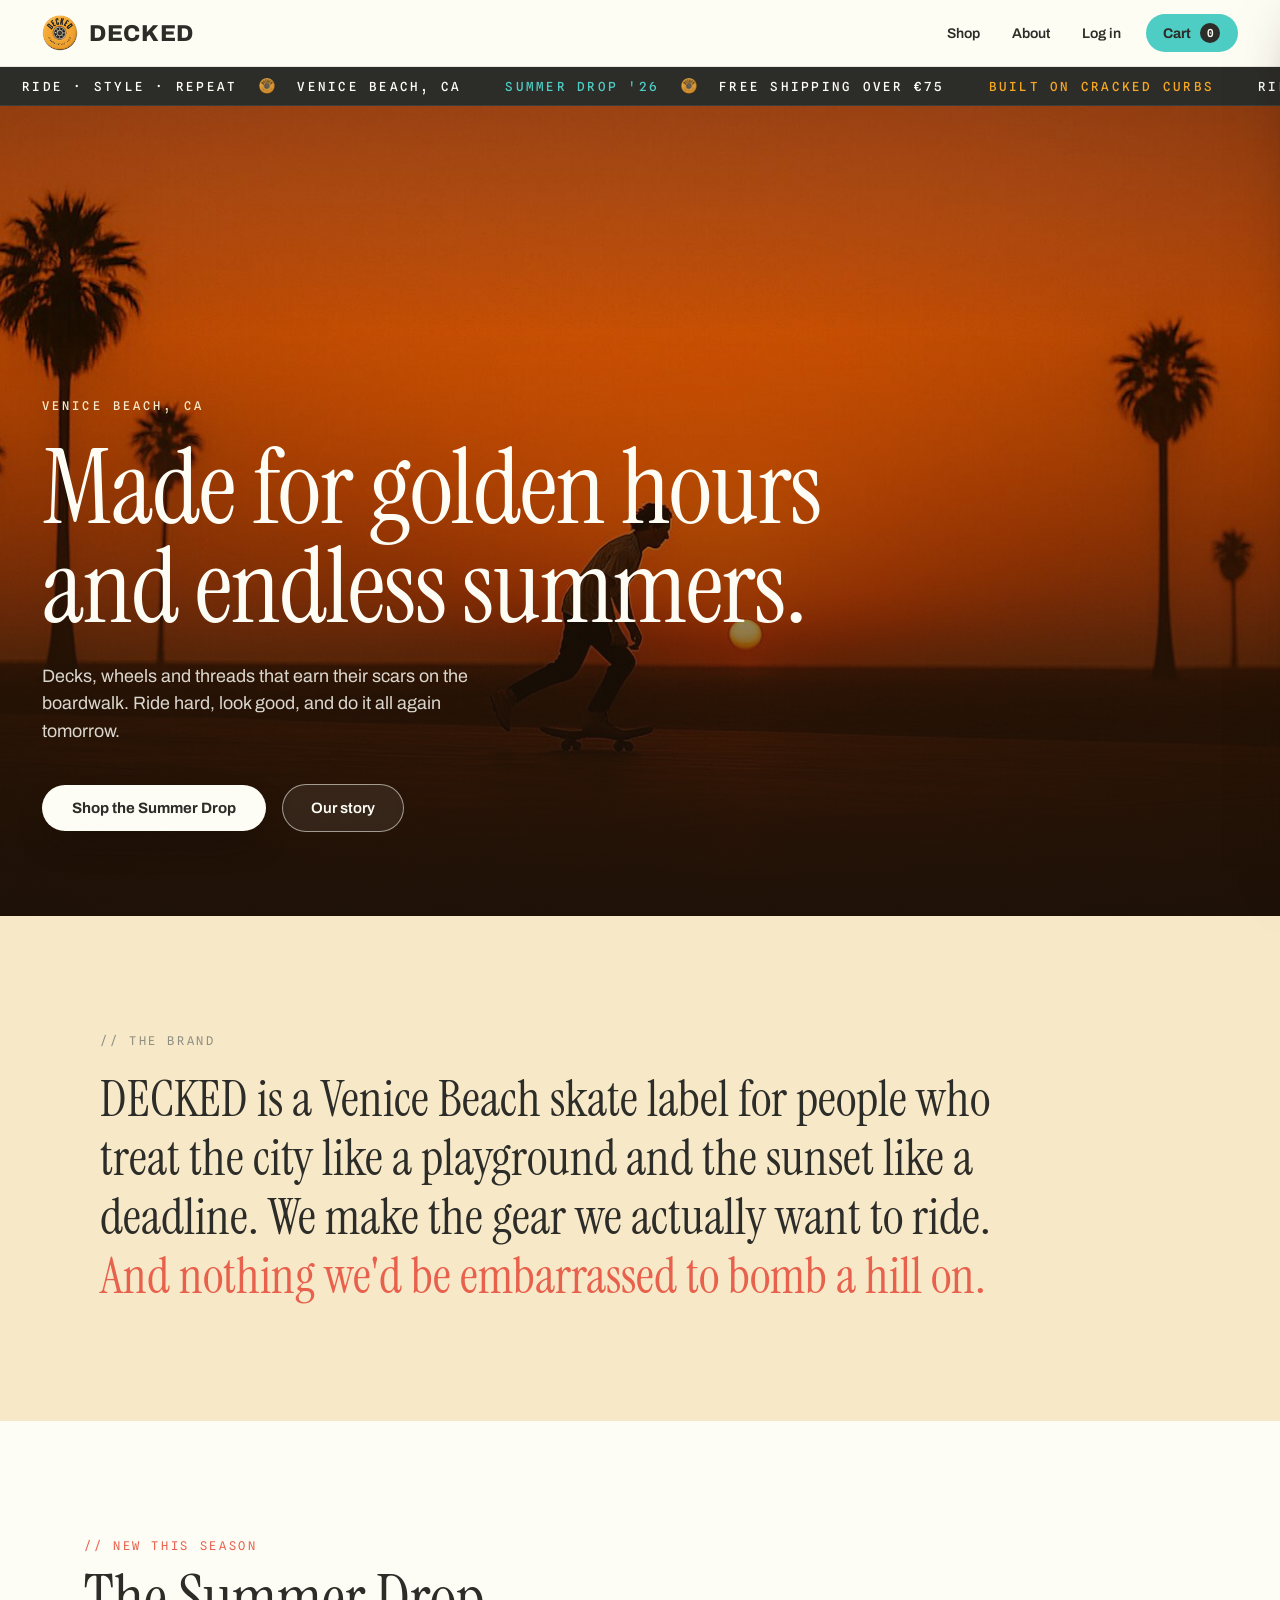
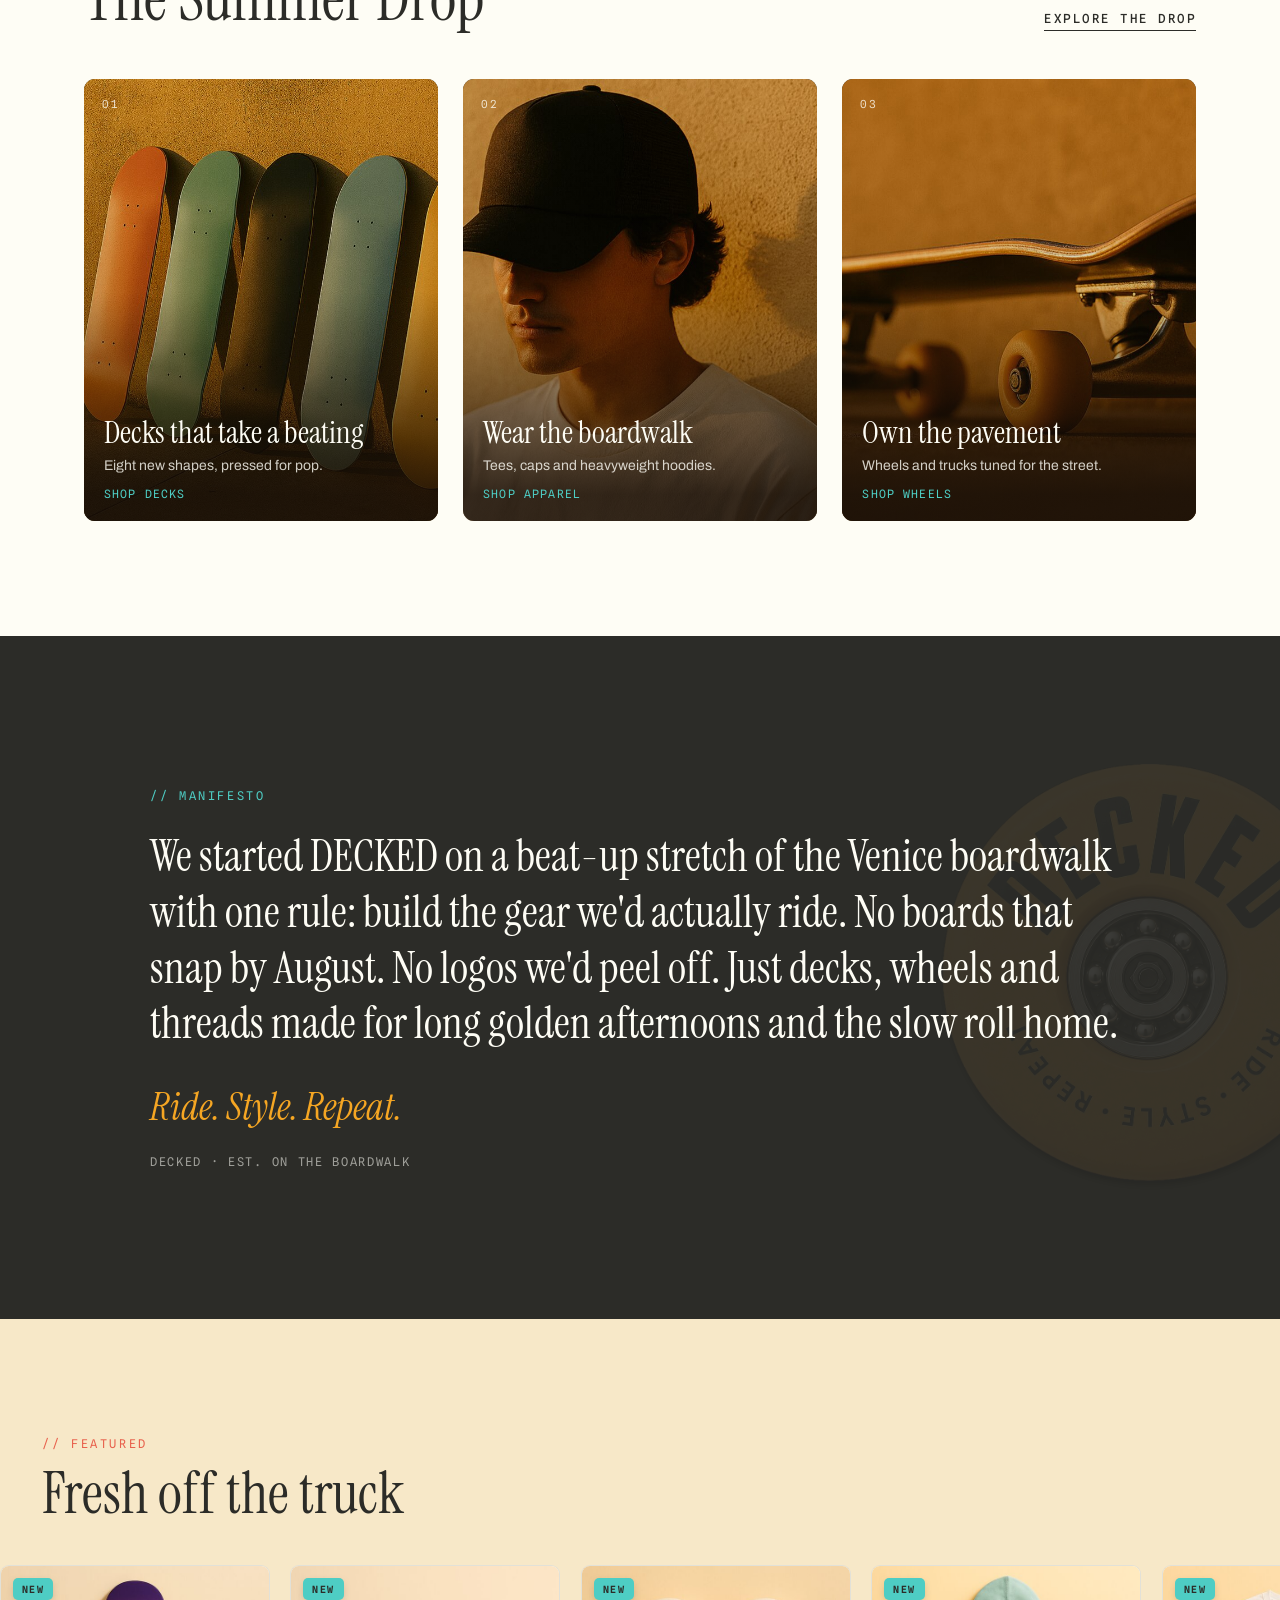
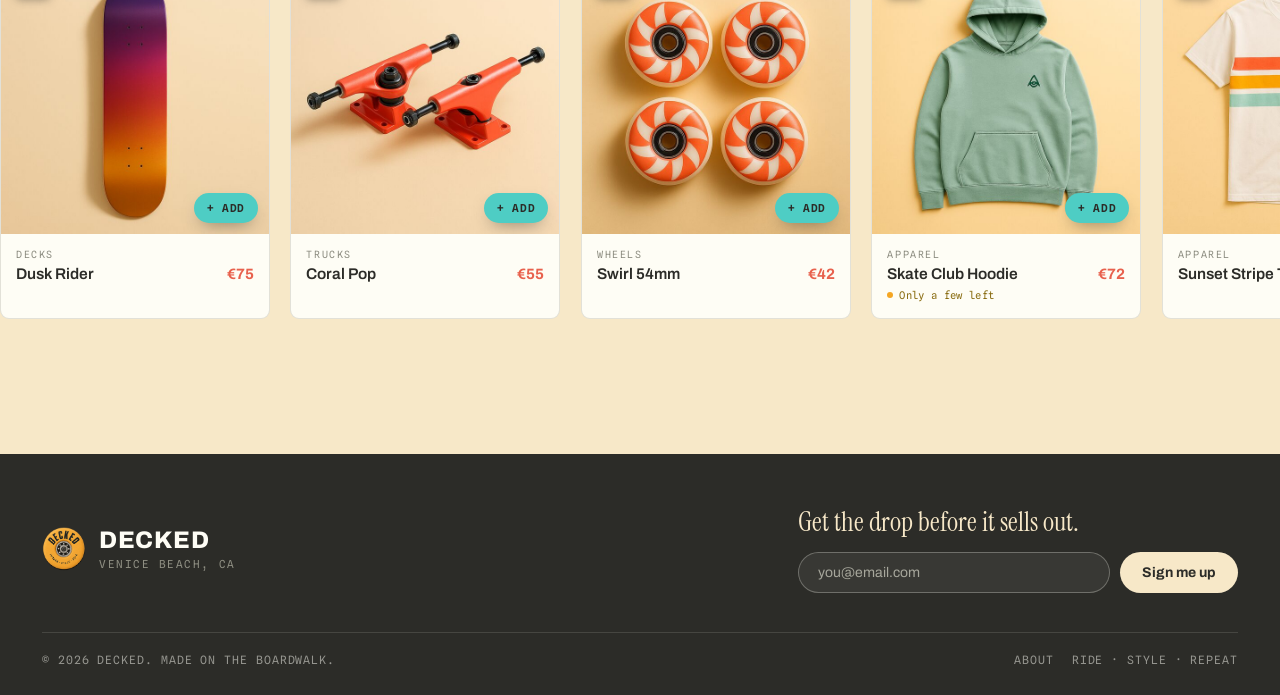
==== index.html @ 47c6812c "Update location and button text for consistency" ====
<!DOCTYPE html>
<html lang="en">
<head>
    <meta charset="UTF-8">
    <meta name="viewport" content="width=device-width, initial-scale=1.0">
    <title>DECKED - Venice Beach Skate Shop</title>
    <link rel="icon" type="image/png" sizes="32x32" href="assets/decked-favicon-32.png">
    <link rel="apple-touch-icon" sizes="180x180" href="assets/decked-favicon-180.png">
    <link rel="stylesheet" href="css/style.css">
</head>
<body>

    <!-- Navbar -->
    <header class="navbar">
        <nav class="navbar-inner">
            <a href="index.html" class="navbar-logo" aria-label="DECKED home">
                <img src="assets/decked-wheel.png" alt="">
                <span>DECKED</span>
            </a>
            <div class="navbar-desktop">
                <a href="shop.html" class="navbar-link">Shop</a>
                <a href="about.html" class="navbar-link">About</a>
                <a href="login.html" class="navbar-link js-guest-only">Log in</a>
                <a href="account.html" class="navbar-link navbar-user-link js-auth-only" style="display:none;">
                    <span class="navbar-user-dot"></span>
                    <span class="js-user-name">Account</span>
                </a>
                <button type="button" class="navbar-cart js-open-cart">Cart <span class="navbar-cart-count js-cart-count">0</span></button>
            </div>
            <div class="navbar-mobile">
                <button type="button" class="navbar-cart--mobile js-open-cart">Cart <span class="navbar-cart-count js-cart-count">0</span></button>
                <button type="button" class="navbar-hamburger" id="menuToggle" aria-label="Menu">&equiv;</button>
            </div>
        </nav>
    </header>

    <!-- Mobile menu -->
    <div class="mobile-menu" id="mobileMenu" style="display:none;">
        <a href="shop.html" class="mobile-menu-link">Shop</a>
        <a href="about.html" class="mobile-menu-link">About</a>
        <a href="login.html" class="mobile-menu-link js-guest-only">Log in</a>
        <a href="account.html" class="mobile-menu-link js-auth-only" style="display:none;">Account</a>
        <button type="button" class="mobile-menu-link mobile-menu-link--muted js-logout js-auth-only" style="display:none;">Log out</button>
        <div class="mobile-menu-footer">Venice Beach, CA &middot; Ride. Style. Repeat.</div>
    </div>

    <main>
        <!-- Marquee -->
        <div class="marquee">
            <div class="marquee-track">
                <div class="marquee-content">
                    <span>Ride &middot; Style &middot; Repeat</span>
                    <img src="assets/decked-wheel.png" alt="" class="marquee-wheel">
                    <span>Venice Beach, CA</span>
                    <span class="marquee-accent-teal">Summer Drop '26</span>
                    <img src="assets/decked-wheel.png" alt="" class="marquee-wheel">
                    <span>Free shipping over &euro;75</span>
                    <span class="marquee-accent-gold">Built on cracked curbs</span>
                </div>
                <div class="marquee-content" aria-hidden="true">
                    <span>Ride &middot; Style &middot; Repeat</span>
                    <img src="assets/decked-wheel.png" alt="" class="marquee-wheel">
                    <span>Venice Beach, CA</span>
                    <span class="marquee-accent-teal">Summer Drop '26</span>
                    <img src="assets/decked-wheel.png" alt="" class="marquee-wheel">
                    <span>Free shipping over &euro;75</span>
                    <span class="marquee-accent-gold">Built on cracked curbs</span>
                </div>
            </div>
        </div>

        <!-- Hero -->
        <section class="hero">
            <img src="images/lifestyle/lifestyle-homepage-hero.jpg" alt="Two skaters watching the sunset over Venice Beach" class="hero-img">
            <div class="hero-overlay"></div>
            <div class="hero-content">
                <div class="hero-inner" data-reveal>
                    <div class="hero-location">
                        <span class="mono-label">Venice Beach, CA</span>
                    </div>
                    <h1>Made for golden hours<br>and endless summers.</h1>
                    <p class="hero-sub">Decks, wheels and threads that earn their scars on the boardwalk. Ride hard, look good, and do it all again tomorrow.</p>
                    <div class="hero-actions">
                        <a href="shop.html" class="btn-hero-primary">Shop the Summer Drop</a>
                        <a href="about.html" class="btn-hero-ghost">Our story</a>
                    </div>
                </div>
            </div>
        </section>

        <!-- Brand intro -->
        <section class="brand-intro">
            <div class="brand-intro-inner" data-reveal>
                <span class="section-label section-label--muted">// The brand</span>
                <p>DECKED is a Venice Beach skate label for people who treat the city like a playground and the sunset like a deadline. We make the gear we actually want to ride. <span class="accent-coral">And nothing we'd be embarrassed to bomb a hill on.</span></p>
            </div>
        </section>

        <!-- Summer drop -->
        <section class="summer-drop">
            <div class="section-wrap">
                <div class="summer-drop-header" data-reveal>
                    <div>
                        <span class="section-label section-label--red">// New this season</span>
                        <h2>The Summer Drop</h2>
                    </div>
                    <a href="shop.html" class="btn-mono-underline">Explore the Drop</a>
                </div>
                <div class="drop-grid">
                    <a href="shop.html?cat=Decks" class="drop-card" data-reveal>
                        <img src="images/lifestyle/lifestyle-decks-banner.jpg" alt="Decks that take a beating" loading="lazy">
                        <span class="drop-card-overlay"></span>
                        <span class="drop-card-index">01</span>
                        <span class="drop-card-text">
                            <span class="drop-card-title">Decks that take a beating</span>
                            <span class="drop-card-sub">Eight new shapes, pressed for pop.</span>
                            <span class="drop-card-cta">Shop decks</span>
                        </span>
                    </a>
                    <a href="shop.html?cat=Apparel" class="drop-card" data-reveal>
                        <img src="images/lifestyle/lifestyle-apparel-banner.jpg" alt="Wear the boardwalk" loading="lazy">
                        <span class="drop-card-overlay"></span>
                        <span class="drop-card-index">02</span>
                        <span class="drop-card-text">
                            <span class="drop-card-title">Wear the boardwalk</span>
                            <span class="drop-card-sub">Tees, caps and heavyweight hoodies.</span>
                            <span class="drop-card-cta">Shop apparel</span>
                        </span>
                    </a>
                    <a href="shop.html?cat=Wheels" class="drop-card" data-reveal>
                        <img src="images/lifestyle/lifestyle-wheels-trucks-banner.jpg" alt="Own the pavement" loading="lazy">
                        <span class="drop-card-overlay"></span>
                        <span class="drop-card-index">03</span>
                        <span class="drop-card-text">
                            <span class="drop-card-title">Own the pavement</span>
                            <span class="drop-card-sub">Wheels and trucks tuned for the street.</span>
                            <span class="drop-card-cta">Shop wheels</span>
                        </span>
                    </a>
                </div>
            </div>
        </section>

        <!-- Manifesto -->
        <section class="manifesto">
            <img src="assets/decked-wheel.png" alt="" aria-hidden="true" class="manifesto-wheel">
            <div class="manifesto-inner" data-reveal>
                <span class="section-label section-label--teal">// Manifesto</span>
                <p class="manifesto-text">We started DECKED on a beat-up stretch of the Venice boardwalk with one rule: build the gear we'd actually ride. No boards that snap by August. No logos we'd peel off. Just decks, wheels and threads made for long golden afternoons and the slow roll home.</p>
                <p class="manifesto-tagline">Ride. Style. Repeat.</p>
                <div class="manifesto-byline">DECKED &middot; est. on the boardwalk</div>
            </div>
        </section>

        <!-- Featured products -->
        <section class="featured">
            <div class="featured-header" data-reveal>
                <div>
                    <span class="section-label section-label--red">// Featured</span>
                    <h2>Fresh off the truck</h2>
                </div>
            </div>
            <div class="featured-scroll" id="featuredScroll"></div>
        </section>
    </main>

    <!-- Footer -->
    <footer class="site-footer">
        <div class="footer-inner">
            <div class="footer-brand">
                <img src="assets/decked-wheel.png" alt="" class="footer-wheel">
                <div>
                    <div class="footer-brand-name">DECKED</div>
                    <div class="footer-brand-location">Venice Beach, CA</div>
                </div>
            </div>
            <div class="footer-newsletter">
                <div class="footer-newsletter-heading">Get the drop before it sells out.</div>
                <form class="footer-newsletter-form" id="newsletterForm">
                    <input type="email" required placeholder="you@email.com" class="footer-newsletter-input">
                    <button type="submit" class="footer-newsletter-btn">Sign me up</button>
                </form>
                <div class="footer-newsletter-done" id="newsletterDone" style="display:none;">You're on the list. See you on the boardwalk.</div>
            </div>
        </div>
        <div class="footer-bottom">
            <span>&copy; 2026 DECKED. Made on the boardwalk.</span>
            <div class="footer-bottom-links">
                <a href="about.html" class="footer-bottom-link">About</a>
                <span>Ride &middot; Style &middot; Repeat</span>
            </div>
        </div>
    </footer>

    <!-- Cart backdrop -->
    <div class="cart-backdrop" id="cartBackdrop" style="display:none;"></div>

    <!-- Cart drawer -->
    <aside class="cart-drawer" id="cartDrawer">
        <div class="cart-drawer-header">
            <span class="cart-drawer-title">Your cart</span>
            <button type="button" class="cart-drawer-close js-close-cart" aria-label="Close cart">&times;</button>
        </div>
        <div class="cart-drawer-items" id="cartDrawerItems"></div>
        <div class="cart-drawer-footer" id="cartDrawerFooter" style="display:none;">
            <div class="cart-drawer-subtotal">
                <span class="cart-drawer-subtotal-label">Subtotal</span>
                <span class="cart-drawer-subtotal-value" id="cartSubtotalValue">&euro;0</span>
            </div>
            <p class="cart-drawer-shipping">Shipping and taxes calculated at checkout.</p>
            <a href="checkout.html" class="cart-drawer-checkout">Checkout</a>
        </div>
        <div class="cart-drawer-empty" id="cartDrawerEmpty">
            <img src="assets/decked-wheel.png" alt="">
            <div>
                <div class="cart-drawer-empty-title">Your cart's empty.</div>
                <div class="cart-drawer-empty-sub">Go get decked.</div>
            </div>
            <a href="shop.html" class="btn-primary" style="font-size:14px;padding:13px 26px;">Start shopping</a>
        </div>
    </aside>

    <script src="js/products.js"></script>
    <script src="js/store.js"></script>
    <script src="js/app.js"></script>
    <script>
        /* Render featured products */
        document.addEventListener('DOMContentLoaded', function () {
            var scroll = document.getElementById('featuredScroll');
            FEATURED_IDS.forEach(function (id) {
                var product = findProduct(id);
                if (!product) return;
                var wrapper = document.createElement('div');
                wrapper.className = 'featured-scroll-item';
                wrapper.appendChild(buildProductCard(product));
                scroll.appendChild(wrapper);
            });
        });
    </script>
</body>
</html>
---- css/style.css ----
/* ============================================
   DECKED - Venice Beach Skate Shop
   Ride. Style. Repeat.
   ============================================ */

/* ---------- Fonts ---------- */
@import url('https://fonts.googleapis.com/css2?family=Archivo:wght@400;500;600;700;800;900&family=Instrument+Serif:ital@0;1&family=Spline+Sans+Mono:wght@400;500;600&display=swap');

/* ---------- Reset ---------- */
*,
*::before,
*::after {
    margin: 0;
    padding: 0;
    box-sizing: border-box;
}

/* ---------- Base ---------- */
html {
    -webkit-font-smoothing: antialiased;
    text-rendering: optimizeLegibility;
}

body {
    min-height: 100vh;
    overflow-x: hidden;
    font-family: 'Archivo', system-ui, sans-serif;
    background: #FEFDF5;
    color: #2C2C28;
    display: flex;
    flex-direction: column;
}

::selection {
    background: #4ECDC4;
    color: #2C2C28;
}

input::placeholder {
    color: #a7a79c;
}

img {
    display: block;
    max-width: 100%;
}

button {
    font-family: inherit;
    cursor: pointer;
}

a {
    color: inherit;
    text-decoration: none;
}

/* ---------- Keyframes ---------- */
@keyframes marqueeScroll {
    from { transform: translateX(0); }
    to { transform: translateX(-50%); }
}

@keyframes wheelSpin {
    from { transform: rotate(0deg); }
    to { transform: rotate(360deg); }
}

@keyframes fadeIn {
    from { opacity: 0; }
    to { opacity: 1; }
}


/* ============================================
   NAVBAR
   ============================================ */

.navbar {
    position: sticky;
    top: 0;
    z-index: 60;
    backdrop-filter: saturate(1.3) blur(14px);
    -webkit-backdrop-filter: saturate(1.3) blur(14px);
    background: rgba(254, 253, 245, 0.82);
    border-bottom: 1px solid rgba(142, 142, 130, 0.2);
}

.navbar-inner {
    max-width: 1320px;
    margin: 0 auto;
    padding: 0 clamp(16px, 4vw, 42px);
    height: 66px;
    display: flex;
    align-items: center;
    justify-content: space-between;
    gap: 14px;
}

.navbar-logo {
    display: flex;
    align-items: center;
    gap: 11px;
    background: none;
    border: none;
    padding: 0;
}

.navbar-logo img {
    width: 36px;
    height: 36px;
}

.navbar-logo span {
    font-size: 23px;
    font-weight: 800;
    letter-spacing: 0.03em;
    color: #2C2C28;
}

.navbar-desktop {
    display: flex;
    align-items: center;
    gap: 2px;
}

.navbar-link {
    font-size: 14px;
    font-weight: 600;
    color: #2C2C28;
    background: none;
    border: none;
    padding: 9px 15px;
    border-radius: 9px;
    transition: background 0.2s ease;
}

.navbar-link:hover {
    background: rgba(142, 142, 130, 0.14);
}

.navbar-user-link {
    display: inline-flex;
    align-items: center;
    gap: 7px;
}

.navbar-user-dot {
    width: 7px;
    height: 7px;
    border-radius: 999px;
    background: #4ECDC4;
    display: inline-block;
}

.navbar-cart {
    margin-left: 8px;
    display: inline-flex;
    align-items: center;
    gap: 9px;
    font-size: 14px;
    font-weight: 700;
    color: #2C2C28;
    background: #4ECDC4;
    border: none;
    padding: 9px 18px 9px 17px;
    border-radius: 999px;
    transition: filter 0.2s ease, transform 0.2s ease;
}

.navbar-cart:hover {
    filter: brightness(1.05);
    transform: translateY(-1px);
}

.navbar-cart-count {
    display: inline-flex;
    align-items: center;
    justify-content: center;
    min-width: 20px;
    height: 20px;
    padding: 0 5px;
    font-family: 'Spline Sans Mono', monospace;
    font-size: 11px;
    font-weight: 600;
    color: #FEFDF5;
    background: #2C2C28;
    border-radius: 999px;
}

/* Mobile nav controls */
.navbar-mobile {
    display: none;
    align-items: center;
    gap: 9px;
}

.navbar-cart--mobile {
    display: inline-flex;
    align-items: center;
    gap: 7px;
    font-size: 13px;
    font-weight: 700;
    color: #2C2C28;
    background: #4ECDC4;
    border: none;
    padding: 8px 14px;
    border-radius: 999px;
}

.navbar-cart--mobile .navbar-cart-count {
    min-width: 18px;
    height: 18px;
    font-size: 10px;
}

.navbar-hamburger {
    display: inline-flex;
    align-items: center;
    justify-content: center;
    width: 40px;
    height: 40px;
    background: none;
    border: 1px solid rgba(142, 142, 130, 0.4);
    border-radius: 10px;
    font-size: 18px;
    color: #2C2C28;
}


/* ============================================
   MOBILE MENU
   ============================================ */

.mobile-menu {
    position: fixed;
    inset: 66px 0 0 0;
    z-index: 55;
    background: #FEFDF5;
    animation: fadeIn 0.2s ease;
    display: flex;
    flex-direction: column;
    padding: clamp(20px, 7vw, 40px);
}

.mobile-menu-link {
    text-align: left;
    font-family: 'Instrument Serif', serif;
    font-size: 40px;
    color: #2C2C28;
    background: none;
    border: none;
    border-bottom: 1px solid rgba(142, 142, 130, 0.25);
    padding: 16px 0;
}

.mobile-menu-link--muted {
    color: #8E8E82;
}

.mobile-menu-footer {
    margin-top: auto;
    font-family: 'Spline Sans Mono', monospace;
    font-size: 12px;
    letter-spacing: 0.12em;
    text-transform: uppercase;
    color: #8E8E82;
}


/* ============================================
   MARQUEE
   ============================================ */

.marquee {
    overflow: hidden;
    background: #2C2C28;
    color: #FEFDF5;
    border-bottom: 1px solid rgba(254, 253, 245, 0.08);
}

.marquee-track {
    display: flex;
    width: max-content;
    animation: marqueeScroll 34s linear infinite;
}

.marquee-content {
    display: flex;
    align-items: center;
    padding: 11px 0;
    font-family: 'Spline Sans Mono', monospace;
    font-size: 12.5px;
    font-weight: 500;
    letter-spacing: 0.18em;
    text-transform: uppercase;
    white-space: nowrap;
}

.marquee-content span {
    padding: 0 22px;
}

.marquee-content .marquee-accent-teal {
    color: #4ECDC4;
}

.marquee-content .marquee-accent-gold {
    color: #F5A623;
}

.marquee-wheel {
    width: 16px;
    height: 16px;
    opacity: 0.9;
    animation: wheelSpin 4s linear infinite;
}


/* ============================================
   HERO
   ============================================ */

.hero {
    position: relative;
    min-height: clamp(540px, 90vh, 920px);
    display: flex;
    align-items: flex-end;
    overflow: hidden;
    background: #3a2410;
}

.hero-img {
    position: absolute;
    inset: 0;
    width: 100%;
    height: 100%;
    object-fit: cover;
    object-position: center 38%;
}

.hero-overlay {
    position: absolute;
    inset: 0;
    background: linear-gradient(
        to top,
        rgba(28, 17, 8, 0.9) 0%,
        rgba(28, 17, 8, 0.42) 40%,
        rgba(28, 17, 8, 0.12) 72%,
        rgba(28, 17, 8, 0.28) 100%
    );
}

.hero-content {
    position: relative;
    width: 100%;
    max-width: 1320px;
    margin: 0 auto;
    padding: 0 clamp(16px, 4vw, 42px) clamp(40px, 7vw, 84px);
}

.hero-inner {
    max-width: 880px;
}

.hero-location {
    display: flex;
    align-items: center;
    gap: 12px;
    margin-bottom: clamp(16px, 2.5vw, 26px);
}

.mono-label {
    font-family: 'Spline Sans Mono', monospace;
    font-size: 12px;
    font-weight: 500;
    letter-spacing: 0.26em;
    text-transform: uppercase;
    color: #F7E8C8;
}

.hero h1 {
    font-family: 'Instrument Serif', Georgia, serif;
    font-weight: 400;
    color: #FEFDF5;
    font-size: clamp(2.7rem, 8.2vw, 7rem);
    line-height: 0.94;
    letter-spacing: -0.01em;
    text-wrap: balance;
}

.hero-sub {
    margin: clamp(18px, 2.4vw, 26px) 0 0;
    max-width: 46ch;
    font-size: clamp(15px, 1.4vw, 18.5px);
    line-height: 1.55;
    color: rgba(254, 253, 245, 0.84);
}

.hero-actions {
    display: flex;
    flex-wrap: wrap;
    align-items: center;
    gap: 16px;
    margin-top: clamp(26px, 3.4vw, 38px);
}


/* ============================================
   BUTTONS
   ============================================ */

.btn-primary {
    font-size: 15px;
    font-weight: 700;
    color: #2C2C28;
    background: #4ECDC4;
    border: none;
    padding: 15px 30px;
    border-radius: 999px;
    transition: transform 0.2s ease, filter 0.2s ease;
}

.btn-primary:hover {
    transform: translateY(-2px);
    filter: brightness(1.05);
}

.btn-primary--shadow {
    box-shadow: 0 14px 28px -12px rgba(78, 205, 196, 0.85);
}

.btn-hero-primary {
    font-size: 15px;
    font-weight: 700;
    color: #2C2C28;
    background: #FEFDF5;
    border: none;
    padding: 15px 30px;
    border-radius: 999px;
    box-shadow: 0 16px 34px -14px rgba(20, 12, 6, 0.9);
    transition: transform 0.2s ease, filter 0.2s ease;
}

.btn-hero-primary:hover {
    transform: translateY(-2px);
    filter: brightness(1.04);
}

.btn-hero-ghost {
    font-size: 15px;
    font-weight: 600;
    color: #FEFDF5;
    background: rgba(254, 253, 245, 0.08);
    border: 1px solid rgba(254, 253, 245, 0.55);
    padding: 15px 28px;
    border-radius: 999px;
    backdrop-filter: blur(4px);
    transition: background 0.2s ease, border-color 0.2s ease, transform 0.2s ease;
}

.btn-hero-ghost:hover {
    background: rgba(254, 253, 245, 0.22);
    border-color: #FEFDF5;
    transform: translateY(-2px);
}

.btn-outline {
    font-size: 14px;
    font-weight: 600;
    color: #2C2C28;
    background: none;
    border: 1px solid rgba(142, 142, 130, 0.45);
    padding: 11px 22px;
    border-radius: 999px;
    transition: border-color 0.2s ease, background 0.2s ease;
}

.btn-outline:hover {
    border-color: #2C2C28;
    background: rgba(142, 142, 130, 0.1);
}

.btn-mono-underline {
    font-family: 'Spline Sans Mono', monospace;
    font-size: 12.5px;
    font-weight: 500;
    letter-spacing: 0.12em;
    text-transform: uppercase;
    color: #2C2C28;
    background: none;
    border: none;
    border-bottom: 1.5px solid #2C2C28;
    padding: 0 0 4px;
}

.btn-back {
    font-family: 'Spline Sans Mono', monospace;
    font-size: 12.5px;
    letter-spacing: 0.08em;
    text-transform: uppercase;
    color: #8E8E82;
    background: none;
    border: none;
    padding: 0;
    display: inline-block;
    margin-bottom: clamp(20px, 3vw, 34px);
    transition: color 0.2s ease;
}

.btn-back:hover {
    color: #2C2C28;
}


/* ============================================
   SECTION UTILITIES
   ============================================ */

.section-wrap {
    max-width: 1320px;
    margin: 0 auto;
    padding: 0 clamp(16px, 4vw, 42px);
}

.section-label {
    font-family: 'Spline Sans Mono', monospace;
    font-size: 12px;
    letter-spacing: 0.22em;
    text-transform: uppercase;
}

.section-label--red { color: #E8614D; }
.section-label--teal { color: #4ECDC4; }
.section-label--muted { color: #8E8E82; }
.section-label--sand { color: #F7E8C8; }
.section-label--light { color: rgba(254, 253, 245, 0.55); }

.section-heading {
    font-family: 'Instrument Serif', Georgia, serif;
    font-weight: 400;
    color: #2C2C28;
    line-height: 1;
}

.section-heading--light {
    color: #FEFDF5;
}


/* ============================================
   BRAND INTRO
   ============================================ */

.brand-intro {
    background: #F7E8C8;
    padding: clamp(58px, 9vw, 118px) clamp(16px, 4vw, 42px);
}

.brand-intro-inner {
    max-width: 1080px;
    margin: 0 auto;
}

.brand-intro p {
    margin: 22px 0 0;
    font-family: 'Instrument Serif', Georgia, serif;
    font-weight: 400;
    font-size: clamp(1.7rem, 3.9vw, 3.4rem);
    line-height: 1.18;
    color: #2C2C28;
    text-wrap: balance;
}

.brand-intro .accent-coral {
    color: #E8614D;
}


/* ============================================
   SUMMER DROP
   ============================================ */

.summer-drop {
    background: #FEFDF5;
    padding: clamp(58px, 9vw, 120px) clamp(16px, 4vw, 42px);
}

.summer-drop-header {
    display: flex;
    flex-wrap: wrap;
    align-items: flex-end;
    justify-content: space-between;
    gap: 18px;
    margin-bottom: clamp(28px, 4vw, 48px);
}

.summer-drop-header h2 {
    margin: 14px 0 0;
    font-family: 'Instrument Serif', Georgia, serif;
    font-weight: 400;
    font-size: clamp(2.2rem, 5vw, 4rem);
    line-height: 1;
    color: #2C2C28;
}

.drop-grid {
    display: grid;
    grid-template-columns: repeat(auto-fit, minmax(min(290px, 100%), 1fr));
    gap: clamp(16px, 2vw, 26px);
}

.drop-card {
    position: relative;
    display: block;
    text-align: left;
    padding: 0;
    border: none;
    border-radius: 11px;
    overflow: hidden;
    background: #2C2C28;
    aspect-ratio: 4/5;
    font-family: inherit;
}

.drop-card img {
    position: absolute;
    inset: 0;
    width: 100%;
    height: 100%;
    object-fit: cover;
    transition: transform 0.7s cubic-bezier(0.22, 1, 0.36, 1);
}

.drop-card:hover img {
    transform: scale(1.06);
}

.drop-card-overlay {
    position: absolute;
    inset: 0;
    background: linear-gradient(
        to top,
        rgba(20, 12, 6, 0.86) 6%,
        rgba(20, 12, 6, 0.18) 52%,
        rgba(20, 12, 6, 0.08) 100%
    );
}

.drop-card-index {
    position: absolute;
    top: 18px;
    left: 18px;
    font-family: 'Spline Sans Mono', monospace;
    font-size: 11px;
    letter-spacing: 0.16em;
    color: rgba(254, 253, 245, 0.78);
}

.drop-card-text {
    position: absolute;
    left: 20px;
    right: 20px;
    bottom: 20px;
}

.drop-card-title {
    display: block;
    font-family: 'Instrument Serif', Georgia, serif;
    font-size: clamp(1.5rem, 2.4vw, 2.1rem);
    line-height: 1.04;
    color: #FEFDF5;
}

.drop-card-sub {
    display: block;
    margin-top: 8px;
    font-size: 14px;
    color: rgba(254, 253, 245, 0.8);
}

.drop-card-cta {
    display: inline-block;
    margin-top: 14px;
    font-family: 'Spline Sans Mono', monospace;
    font-size: 11.5px;
    letter-spacing: 0.1em;
    text-transform: uppercase;
    color: #4ECDC4;
}


/* ============================================
   MANIFESTO
   ============================================ */

.manifesto {
    position: relative;
    background: #2C2C28;
    color: #FEFDF5;
    padding: clamp(72px, 12vw, 150px) clamp(16px, 4vw, 42px);
    overflow: hidden;
}

.manifesto-wheel {
    position: absolute;
    right: -90px;
    top: 50%;
    transform: translateY(-50%);
    width: min(440px, 52vw);
    opacity: 0.07;
    animation: wheelSpin 24s linear infinite;
    pointer-events: none;
}

.manifesto-inner {
    position: relative;
    max-width: 980px;
    margin: 0 auto;
}

.manifesto-text {
    margin: 26px 0 0;
    font-family: 'Instrument Serif', Georgia, serif;
    font-weight: 400;
    font-size: clamp(1.55rem, 3.4vw, 3rem);
    line-height: 1.28;
    color: #FEFDF5;
    text-wrap: pretty;
}

.manifesto-tagline {
    margin: 30px 0 0;
    font-family: 'Instrument Serif', Georgia, serif;
    font-style: italic;
    font-size: clamp(1.5rem, 3vw, 2.4rem);
    color: #F5A623;
}

.manifesto-byline {
    margin-top: 22px;
    font-family: 'Spline Sans Mono', monospace;
    font-size: 12px;
    letter-spacing: 0.14em;
    text-transform: uppercase;
    color: rgba(254, 253, 245, 0.55);
}


/* ============================================
   FEATURED (horizontal scroll)
   ============================================ */

.featured {
    background: #F7E8C8;
    padding: clamp(58px, 9vw, 118px) 0;
}

.featured-header {
    display: flex;
    flex-wrap: wrap;
    align-items: flex-end;
    justify-content: space-between;
    gap: 16px;
    margin-bottom: clamp(24px, 3vw, 40px);
    padding: 0 clamp(16px, 4vw, 42px);
    max-width: 1320px;
    margin-left: auto;
    margin-right: auto;
}

.featured-header h2 {
    margin: 14px 0 0;
    font-family: 'Instrument Serif', Georgia, serif;
    font-weight: 400;
    font-size: clamp(2rem, 4.6vw, 3.6rem);
    line-height: 1;
    color: #2C2C28;
}

.featured-scroll {
    display: flex;
    gap: clamp(14px, 1.6vw, 22px);
    overflow-x: auto;
    padding: 4px clamp(16px, 4vw, 42px) 20px;
    scroll-snap-type: x mandatory;
    -webkit-overflow-scrolling: touch;
}

.featured-scroll::-webkit-scrollbar {
    height: 8px;
}

.featured-scroll::-webkit-scrollbar-thumb {
    background: rgba(142, 142, 130, 0.35);
    border-radius: 99px;
}

.featured-scroll-item {
    flex: 0 0 clamp(220px, 72vw, 270px);
    scroll-snap-align: start;
}


/* ============================================
   PRODUCT CARD
   ============================================ */

.product-card {
    position: relative;
    display: flex;
    flex-direction: column;
    height: 100%;
    background: #FEFDF5;
    border: 1px solid rgba(142, 142, 130, 0.26);
    border-radius: 9px;
    overflow: hidden;
    cursor: pointer;
    transition:
        transform 0.35s cubic-bezier(0.22, 1, 0.36, 1),
        box-shadow 0.35s ease,
        border-color 0.35s ease;
}

.product-card:hover {
    transform: translateY(-5px);
    box-shadow: 0 20px 38px -20px rgba(44, 44, 40, 0.5);
    border-color: rgba(142, 142, 130, 0.5);
}

.product-card-img {
    position: relative;
    aspect-ratio: 1/1;
    overflow: hidden;
    background: #F7E8C8;
}

.product-card-img img {
    width: 100%;
    height: 100%;
    object-fit: cover;
    transition: transform 0.65s cubic-bezier(0.22, 1, 0.36, 1);
}

.product-card:hover .product-card-img img {
    transform: scale(1.055);
}

.product-card-soldout-overlay {
    position: absolute;
    inset: 0;
    background: rgba(254, 253, 245, 0.5);
    display: flex;
    align-items: center;
    justify-content: center;
}

.product-card-soldout-label {
    font-family: 'Spline Sans Mono', monospace;
    font-size: 11px;
    font-weight: 600;
    letter-spacing: 0.16em;
    text-transform: uppercase;
    color: #FEFDF5;
    background: #2C2C28;
    padding: 7px 14px;
    border-radius: 999px;
}

.product-card-tag {
    position: absolute;
    top: 12px;
    left: 12px;
    font-family: 'Spline Sans Mono', monospace;
    font-size: 10px;
    font-weight: 600;
    letter-spacing: 0.14em;
    text-transform: uppercase;
    padding: 5px 9px;
    border-radius: 5px;
    box-shadow: 0 3px 10px -4px rgba(44, 44, 40, 0.5);
}

.product-card-add {
    position: absolute;
    right: 11px;
    bottom: 11px;
    display: inline-flex;
    align-items: center;
    gap: 5px;
    font-family: 'Spline Sans Mono', monospace;
    font-size: 11px;
    font-weight: 600;
    letter-spacing: 0.06em;
    text-transform: uppercase;
    color: #2C2C28;
    background: #4ECDC4;
    border: none;
    border-radius: 999px;
    padding: 8px 13px;
    box-shadow: 0 7px 18px -7px rgba(44, 44, 40, 0.55);
    transition: transform 0.2s ease, filter 0.2s ease;
}

.product-card-add:hover {
    transform: translateY(-2px);
    filter: brightness(1.05);
}

.product-card-info {
    display: flex;
    flex-direction: column;
    gap: 5px;
    padding: 14px 15px 17px;
}

.product-card-category {
    font-family: 'Spline Sans Mono', monospace;
    font-size: 10px;
    letter-spacing: 0.16em;
    text-transform: uppercase;
    color: #8E8E82;
}

.product-card-row {
    display: flex;
    align-items: baseline;
    justify-content: space-between;
    gap: 10px;
}

.product-card-name {
    font-size: 15.5px;
    font-weight: 600;
    color: #2C2C28;
    line-height: 1.22;
}

.product-card-price {
    font-size: 15px;
    font-weight: 700;
    color: #E8614D;
    white-space: nowrap;
}

.product-card-low {
    display: inline-flex;
    align-items: center;
    gap: 6px;
    font-family: 'Spline Sans Mono', monospace;
    font-size: 10.5px;
    letter-spacing: 0.03em;
    color: #8a6d12;
}

.product-card-low-dot {
    width: 6px;
    height: 6px;
    border-radius: 999px;
    background: #F5A623;
    display: inline-block;
}


/* ============================================
   SHOP PAGE
   ============================================ */

.shop-page {
    max-width: 1320px;
    margin: 0 auto;
    padding: clamp(34px, 5vw, 64px) clamp(16px, 4vw, 42px) clamp(40px, 6vw, 80px);
}

.shop-breadcrumb {
    font-family: 'Spline Sans Mono', monospace;
    font-size: 12px;
    letter-spacing: 0.2em;
    text-transform: uppercase;
    color: #8E8E82;
}

.shop-title-row {
    display: flex;
    flex-wrap: wrap;
    align-items: flex-end;
    justify-content: space-between;
    gap: 12px;
    margin-top: 12px;
}

.shop-title {
    font-family: 'Instrument Serif', Georgia, serif;
    font-weight: 400;
    font-size: clamp(2.4rem, 6vw, 4.6rem);
    line-height: 1;
    color: #2C2C28;
}

.shop-count {
    font-family: 'Spline Sans Mono', monospace;
    font-size: 13px;
    color: #8E8E82;
    padding-bottom: 8px;
}

/* Shop all hero banner */
.shop-hero-banner {
    position: relative;
    margin-top: 26px;
    border-radius: 12px;
    overflow: hidden;
    background: #2C2C28;
    color: #FEFDF5;
    padding: clamp(30px, 5vw, 56px) clamp(22px, 4vw, 50px);
}

.shop-hero-wheel {
    position: absolute;
    right: -30px;
    top: 50%;
    transform: translateY(-50%);
    width: clamp(120px, 22vw, 230px);
    opacity: 0.12;
    animation: wheelSpin 22s linear infinite;
    pointer-events: none;
}

.shop-hero-content {
    position: relative;
    max-width: 680px;
}

.shop-hero-content h2 {
    margin: 12px 0 0;
    font-family: 'Instrument Serif', Georgia, serif;
    font-weight: 400;
    font-size: clamp(1.9rem, 4vw, 3.2rem);
    line-height: 1.04;
    color: #FEFDF5;
}

.shop-hero-content p {
    margin: 14px 0 0;
    max-width: 48ch;
    font-size: 15px;
    line-height: 1.55;
    color: rgba(254, 253, 245, 0.78);
}

/* Category banner image */
.shop-category-banner {
    position: relative;
    margin-top: 26px;
    border-radius: 12px;
    overflow: hidden;
    aspect-ratio: 16/6;
    background: #2C2C28;
}

.shop-category-banner img {
    position: absolute;
    inset: 0;
    width: 100%;
    height: 100%;
    object-fit: cover;
    object-position: center 55%;
}

.shop-category-banner-overlay {
    position: absolute;
    inset: 0;
    background: linear-gradient(90deg, rgba(20, 12, 6, 0.5), rgba(20, 12, 6, 0.04));
}

/* Category filter pills */
.category-pills {
    display: flex;
    flex-wrap: wrap;
    gap: 9px;
    margin: clamp(24px, 3vw, 38px) 0 clamp(22px, 3vw, 34px);
}

.category-pill {
    font-size: 13.5px;
    font-weight: 600;
    color: #2C2C28;
    background: none;
    border: 1px solid rgba(142, 142, 130, 0.45);
    padding: 9px 17px;
    border-radius: 999px;
    transition: border-color 0.2s ease, background 0.2s ease;
}

.category-pill:hover {
    border-color: #2C2C28;
    background: rgba(142, 142, 130, 0.1);
}

.category-pill.is-active {
    color: #FEFDF5;
    background: #2C2C28;
    border-color: #2C2C28;
}

/* Product grid */
.product-grid {
    display: grid;
    grid-template-columns: repeat(auto-fill, minmax(min(218px, 100%), 1fr));
    gap: clamp(13px, 1.6vw, 24px);
}


/* ============================================
   PRODUCT DETAIL
   ============================================ */

.product-detail {
    max-width: 1320px;
    margin: 0 auto;
    padding: clamp(26px, 4vw, 48px) clamp(16px, 4vw, 42px) clamp(50px, 7vw, 90px);
}

.product-detail-layout {
    display: flex;
    flex-wrap: wrap;
    gap: clamp(26px, 4vw, 60px);
    align-items: flex-start;
}

.product-detail-image {
    flex: 1 1 360px;
    min-width: 300px;
    position: relative;
    border-radius: 13px;
    overflow: hidden;
    background: #F7E8C8;
    aspect-ratio: 1/1;
}

.product-detail-image img {
    width: 100%;
    height: 100%;
    object-fit: cover;
}

.product-detail-image .product-card-tag {
    top: 16px;
    left: 16px;
    font-size: 11px;
    padding: 6px 11px;
    border-radius: 6px;
}

.product-detail-info {
    flex: 1 1 340px;
    min-width: 290px;
}

.product-detail-category {
    font-family: 'Spline Sans Mono', monospace;
    font-size: 12px;
    letter-spacing: 0.18em;
    text-transform: uppercase;
    color: #8E8E82;
}

.product-detail-name {
    margin: 10px 0 0;
    font-family: 'Instrument Serif', Georgia, serif;
    font-weight: 400;
    font-size: clamp(2.3rem, 5vw, 3.8rem);
    line-height: 1.02;
    color: #2C2C28;
}

.product-detail-price-row {
    display: flex;
    align-items: center;
    gap: 16px;
    flex-wrap: wrap;
    margin: 16px 0 0;
}

.product-detail-price {
    font-size: clamp(1.5rem, 2.2vw, 1.9rem);
    font-weight: 700;
    color: #E8614D;
}

.product-detail-stock {
    display: inline-flex;
    align-items: center;
    gap: 7px;
    font-family: 'Spline Sans Mono', monospace;
    font-size: 12px;
    letter-spacing: 0.04em;
}

.stock-dot {
    width: 7px;
    height: 7px;
    border-radius: 999px;
    display: inline-block;
}

.product-detail-blurb {
    margin: 20px 0 0;
    max-width: 46ch;
    font-size: 16px;
    line-height: 1.6;
    color: #5a5a52;
}

.product-detail-actions {
    display: flex;
    flex-wrap: wrap;
    gap: 13px;
    align-items: center;
    margin: clamp(24px, 3vw, 34px) 0 clamp(26px, 3vw, 36px);
}

.product-detail-soldout {
    font-size: 15px;
    font-weight: 700;
    color: #8E8E82;
    background: rgba(142, 142, 130, 0.16);
    border: 1px solid rgba(142, 142, 130, 0.3);
    padding: 15px 34px;
    border-radius: 999px;
}

.product-detail-shipping {
    font-family: 'Spline Sans Mono', monospace;
    font-size: 12px;
    letter-spacing: 0.06em;
    text-transform: uppercase;
    color: #8E8E82;
}

/* Stock toggle (demo) */
.stock-toggle-row {
    display: flex;
    flex-wrap: wrap;
    align-items: center;
    gap: 12px;
    margin-bottom: 24px;
}

.stock-toggle-label {
    font-family: 'Spline Sans Mono', monospace;
    font-size: 10.5px;
    letter-spacing: 0.12em;
    text-transform: uppercase;
    color: #a7a79c;
}

.stock-toggle {
    display: inline-flex;
    background: #F7E8C8;
    border-radius: 999px;
    padding: 3px;
}

.stock-toggle-btn {
    font-family: 'Spline Sans Mono', monospace;
    font-size: 11px;
    font-weight: 600;
    letter-spacing: 0.04em;
    color: #6b6b62;
    background: none;
    border: none;
    padding: 6px 13px;
    border-radius: 999px;
    transition: color 0.2s ease;
}

.stock-toggle-btn:hover {
    color: #2C2C28;
}

.stock-toggle-btn.is-active {
    color: #FEFDF5;
    background: #2C2C28;
}

/* Specs */
.product-specs {
    border-top: 1px solid rgba(142, 142, 130, 0.3);
    padding-top: 22px;
}

.product-specs-title {
    font-family: 'Spline Sans Mono', monospace;
    font-size: 11.5px;
    letter-spacing: 0.16em;
    text-transform: uppercase;
    color: #8E8E82;
}

.product-specs-list {
    margin-top: 14px;
    display: flex;
    flex-direction: column;
}

.product-spec-row {
    display: flex;
    justify-content: space-between;
    gap: 16px;
    padding: 11px 0;
    border-bottom: 1px solid rgba(142, 142, 130, 0.18);
}

.product-spec-label {
    font-family: 'Spline Sans Mono', monospace;
    font-size: 13px;
    color: #8E8E82;
}

.product-spec-value {
    font-size: 14px;
    font-weight: 600;
    color: #2C2C28;
    text-align: right;
}

/* Related products */
.related-section {
    margin-top: clamp(50px, 7vw, 90px);
}

.related-section h2 {
    margin: 0 0 clamp(18px, 2.4vw, 28px);
    font-family: 'Instrument Serif', Georgia, serif;
    font-weight: 400;
    font-size: clamp(1.7rem, 3.4vw, 2.6rem);
    color: #2C2C28;
}

.related-grid {
    display: grid;
    grid-template-columns: repeat(auto-fill, minmax(min(200px, 100%), 1fr));
    gap: clamp(13px, 1.6vw, 22px);
}


/* ============================================
   ABOUT PAGE
   ============================================ */

.about-hero {
    position: relative;
    min-height: clamp(420px, 62vh, 680px);
    display: flex;
    align-items: flex-end;
    overflow: hidden;
    background: #3a2410;
}

.about-hero img {
    position: absolute;
    inset: 0;
    width: 100%;
    height: 100%;
    object-fit: cover;
    object-position: center 42%;
}

.about-hero-overlay {
    position: absolute;
    inset: 0;
    background: linear-gradient(to top, rgba(28, 17, 8, 0.85), rgba(28, 17, 8, 0.15) 70%);
}

.about-hero-content {
    position: relative;
    width: 100%;
    max-width: 1320px;
    margin: 0 auto;
    padding: 0 clamp(16px, 4vw, 42px) clamp(36px, 5vw, 70px);
}

.about-hero h1 {
    margin: 16px 0 0;
    font-family: 'Instrument Serif', Georgia, serif;
    font-weight: 400;
    color: #FEFDF5;
    font-size: clamp(2.6rem, 7vw, 5.6rem);
    line-height: 0.98;
}

/* About body */
.about-body {
    padding: clamp(54px, 8vw, 110px) clamp(16px, 4vw, 42px);
}

.about-text {
    max-width: 760px;
    margin: 0 auto;
    display: flex;
    flex-direction: column;
    gap: 24px;
}

.about-text p {
    font-size: clamp(17px, 1.7vw, 21px);
    line-height: 1.62;
    color: #3c3c36;
}

/* About pillars */
.about-pillars {
    max-width: 1100px;
    margin: clamp(48px, 6vw, 84px) auto 0;
    display: grid;
    grid-template-columns: repeat(auto-fit, minmax(min(240px, 100%), 1fr));
    gap: clamp(16px, 2vw, 30px);
}

.about-pillar {
    padding-top: 18px;
}

.about-pillar-border--teal { border-top: 2px solid #4ECDC4; }
.about-pillar-border--gold { border-top: 2px solid #F5A623; }
.about-pillar-border--coral { border-top: 2px solid #E8614D; }

.about-pillar-num {
    font-family: 'Spline Sans Mono', monospace;
    font-size: 12px;
    letter-spacing: 0.14em;
    color: #8E8E82;
}

.about-pillar h3 {
    margin: 8px 0 8px;
    font-family: 'Instrument Serif', serif;
    font-weight: 400;
    font-size: 1.7rem;
    color: #2C2C28;
}

.about-pillar p {
    font-size: 15px;
    line-height: 1.55;
    color: #5a5a52;
}

/* About photo grid */
.about-photos {
    max-width: 1320px;
    margin: clamp(48px, 6vw, 84px) auto 0;
    display: grid;
    grid-template-columns: repeat(auto-fit, minmax(min(260px, 100%), 1fr));
    gap: 14px;
}

.about-photo {
    border-radius: 11px;
    overflow: hidden;
    aspect-ratio: 4/3;
}

.about-photo img {
    width: 100%;
    height: 100%;
    object-fit: cover;
}

.about-cta {
    text-align: center;
    margin-top: clamp(48px, 6vw, 84px);
}


/* ============================================
   AUTH PAGE (login / register)
   ============================================ */

.auth-page {
    background: #F7E8C8;
}

.auth-wrapper {
    max-width: 1080px;
    margin: 0 auto;
    padding: clamp(32px, 5vw, 72px) clamp(16px, 4vw, 42px);
}

.auth-card {
    display: flex;
    flex-wrap: wrap;
    background: #FEFDF5;
    border: 1px solid rgba(142, 142, 130, 0.25);
    border-radius: 16px;
    overflow: hidden;
    box-shadow: 0 30px 60px -40px rgba(44, 44, 40, 0.4);
}

.auth-photo {
    flex: 1 1 320px;
    min-width: 270px;
    position: relative;
    min-height: 300px;
    background: #2C2C28;
}

.auth-photo img {
    position: absolute;
    inset: 0;
    width: 100%;
    height: 100%;
    object-fit: cover;
    opacity: 0.92;
}

.auth-photo-overlay {
    position: absolute;
    inset: 0;
    background: linear-gradient(to top, rgba(20, 12, 6, 0.78), rgba(20, 12, 6, 0.1));
}

.auth-photo-content {
    position: absolute;
    left: 26px;
    right: 26px;
    bottom: 24px;
}

.auth-photo-content img {
    width: 42px;
    height: 42px;
    margin-bottom: 12px;
}

.auth-photo-heading {
    font-family: 'Instrument Serif', serif;
    font-size: clamp(1.6rem, 3vw, 2.3rem);
    color: #FEFDF5;
    line-height: 1.05;
}

.auth-photo-sub {
    margin-top: 8px;
    font-size: 14px;
    color: rgba(254, 253, 245, 0.82);
    max-width: 34ch;
}

/* Auth form side */
.auth-form-side {
    flex: 1 1 330px;
    min-width: 290px;
    padding: clamp(26px, 3vw, 46px);
}

/* Tab switcher */
.auth-tabs {
    display: inline-flex;
    background: #F7E8C8;
    border-radius: 999px;
    padding: 4px;
    margin-bottom: 26px;
}

.auth-tab {
    font-size: 13.5px;
    font-weight: 600;
    color: #2C2C28;
    background: none;
    border: none;
    padding: 8px 18px;
    border-radius: 999px;
    transition: background 0.2s ease;
}

.auth-tab.is-active {
    font-weight: 700;
    color: #FEFDF5;
    background: #2C2C28;
}

.auth-title {
    font-family: 'Instrument Serif', serif;
    font-weight: 400;
    font-size: clamp(2rem, 3.6vw, 2.8rem);
    line-height: 1.02;
    color: #2C2C28;
    margin-bottom: 6px;
}

.auth-sub {
    font-size: 14.5px;
    color: #8E8E82;
    margin-bottom: 24px;
}

.auth-form {
    display: flex;
    flex-direction: column;
    gap: 15px;
    min-height: 298px;
}

.auth-field {
    display: flex;
    flex-direction: column;
    gap: 7px;
}

.auth-field-label {
    font-family: 'Spline Sans Mono', monospace;
    font-size: 11px;
    letter-spacing: 0.12em;
    text-transform: uppercase;
    color: #8E8E82;
}

.auth-field input {
    font-family: inherit;
    font-size: 15px;
    color: #2C2C28;
    background: #FEFDF5;
    border: 1px solid rgba(142, 142, 130, 0.45);
    border-radius: 11px;
    padding: 13px 15px;
    outline: none;
    transition: border-color 0.2s ease;
}

.auth-field input:focus {
    border-color: #4ECDC4;
}

.auth-error {
    font-size: 13px;
    color: #E8614D;
}

.auth-submit {
    margin-top: 4px;
    font-size: 15px;
    font-weight: 700;
    color: #2C2C28;
    background: #4ECDC4;
    border: none;
    padding: 14px;
    border-radius: 999px;
    transition: filter 0.2s ease, transform 0.2s ease;
}

.auth-submit:hover {
    filter: brightness(1.05);
    transform: translateY(-1px);
}

.auth-disclaimer {
    margin-top: 18px;
    font-size: 12.5px;
    color: #a7a79c;
}


/* ============================================
   ACCOUNT PAGE
   ============================================ */

.account-page {
    max-width: 980px;
    margin: 0 auto;
    padding: clamp(34px, 5vw, 70px) clamp(16px, 4vw, 42px) clamp(50px, 7vw, 90px);
}

.account-header {
    display: flex;
    flex-wrap: wrap;
    align-items: flex-end;
    justify-content: space-between;
    gap: 16px;
    margin-top: 12px;
}

.account-name {
    font-family: 'Instrument Serif', Georgia, serif;
    font-weight: 400;
    font-size: clamp(2.3rem, 5vw, 3.8rem);
    line-height: 1;
    color: #2C2C28;
}

.account-email {
    margin-top: 10px;
    font-family: 'Spline Sans Mono', monospace;
    font-size: 13px;
    color: #8E8E82;
}

.account-orders-heading {
    margin: clamp(38px, 5vw, 58px) 0 clamp(16px, 2vw, 22px);
    font-family: 'Instrument Serif', serif;
    font-weight: 400;
    font-size: clamp(1.6rem, 3vw, 2.2rem);
    color: #2C2C28;
}

/* Order card */
.order-list {
    display: flex;
    flex-direction: column;
    gap: 14px;
}

.order-card {
    border: 1px solid rgba(142, 142, 130, 0.28);
    border-radius: 13px;
    padding: 18px 20px;
    display: flex;
    flex-wrap: wrap;
    gap: 18px;
    align-items: center;
    justify-content: space-between;
}

.order-card-meta {
    font-family: 'Spline Sans Mono', monospace;
    font-size: 12px;
    letter-spacing: 0.06em;
    color: #8E8E82;
}

.order-card-status {
    margin-top: 7px;
    display: inline-flex;
    align-items: center;
    gap: 7px;
    font-family: 'Spline Sans Mono', monospace;
    font-size: 11px;
    letter-spacing: 0.1em;
    text-transform: uppercase;
    color: #2C2C28;
}

.order-card-thumbs {
    display: flex;
    gap: 8px;
}

.order-card-thumb {
    width: 46px;
    height: 46px;
    border-radius: 8px;
    object-fit: cover;
    background: #F7E8C8;
}

.order-card-total {
    font-size: 18px;
    font-weight: 700;
    color: #2C2C28;
}

/* No orders */
.no-orders {
    border: 1px dashed rgba(142, 142, 130, 0.45);
    border-radius: 13px;
    padding: clamp(34px, 5vw, 56px);
    text-align: center;
}

.no-orders-title {
    font-family: 'Instrument Serif', serif;
    font-size: 22px;
    color: #2C2C28;
}

.no-orders-sub {
    margin: 6px 0 18px;
    font-size: 14px;
    color: #8E8E82;
}

/* Logged out state */
.logged-out-state {
    text-align: center;
    padding: clamp(40px, 7vw, 90px) 0;
}

.logged-out-state img {
    width: 72px;
    height: 72px;
    opacity: 0.5;
    margin: 0 auto 18px;
}

.logged-out-title {
    font-family: 'Instrument Serif', serif;
    font-size: 26px;
    color: #2C2C28;
}

.logged-out-sub {
    margin: 8px 0 20px;
    font-size: 14px;
    color: #8E8E82;
}


/* ============================================
   CHECKOUT PAGE
   ============================================ */

.checkout-page {
    max-width: 1080px;
    margin: 0 auto;
    padding: clamp(28px, 4vw, 56px) clamp(16px, 4vw, 42px) clamp(50px, 7vw, 90px);
}

.checkout-title {
    margin: 0 0 clamp(24px, 3vw, 38px);
    font-family: 'Instrument Serif', Georgia, serif;
    font-weight: 400;
    font-size: clamp(2.3rem, 5vw, 3.6rem);
    line-height: 1;
    color: #2C2C28;
}

.checkout-layout {
    display: flex;
    flex-wrap: wrap;
    gap: clamp(24px, 4vw, 52px);
    align-items: flex-start;
}

.checkout-form {
    flex: 1 1 320px;
    min-width: 290px;
    display: flex;
    flex-direction: column;
    gap: 16px;
    order: 2;
}

.checkout-form-title {
    font-family: 'Spline Sans Mono', monospace;
    font-size: 11.5px;
    letter-spacing: 0.16em;
    text-transform: uppercase;
    color: #8E8E82;
}

.checkout-field-row {
    display: flex;
    gap: 12px;
}

.checkout-field-row .auth-field {
    flex: 1;
}

.checkout-pay {
    margin-top: 6px;
    font-size: 15px;
    font-weight: 700;
    color: #2C2C28;
    background: #4ECDC4;
    border: none;
    padding: 15px;
    border-radius: 999px;
    box-shadow: 0 14px 28px -14px rgba(78, 205, 196, 0.85);
    transition: filter 0.2s ease, transform 0.2s ease;
}

.checkout-pay:hover {
    filter: brightness(1.05);
    transform: translateY(-1px);
}

.checkout-demo-note {
    font-family: 'Spline Sans Mono', monospace;
    font-size: 11px;
    letter-spacing: 0.04em;
    color: #a7a79c;
    text-align: center;
}

/* Order summary sidebar */
.checkout-summary {
    flex: 1 1 280px;
    min-width: 260px;
    order: 1;
    background: #F7E8C8;
    border-radius: 14px;
    padding: clamp(20px, 2.5vw, 28px);
}

.checkout-summary-title {
    font-family: 'Spline Sans Mono', monospace;
    font-size: 11.5px;
    letter-spacing: 0.16em;
    text-transform: uppercase;
    color: #8E8E82;
    margin-bottom: 16px;
}

.checkout-summary-item {
    display: flex;
    gap: 12px;
    align-items: center;
    padding: 10px 0;
    border-bottom: 1px solid rgba(142, 142, 130, 0.22);
}

.checkout-summary-item img {
    width: 48px;
    height: 48px;
    border-radius: 8px;
    object-fit: cover;
    background: #FEFDF5;
    flex: none;
}

.checkout-summary-item-info {
    flex: 1;
    min-width: 0;
}

.checkout-summary-item-name {
    font-size: 14px;
    font-weight: 600;
    color: #2C2C28;
    line-height: 1.2;
}

.checkout-summary-item-qty {
    font-family: 'Spline Sans Mono', monospace;
    font-size: 11.5px;
    color: #8E8E82;
    margin-top: 3px;
}

.checkout-summary-item-price {
    font-size: 14px;
    font-weight: 700;
    color: #E8614D;
}

.checkout-totals {
    margin-top: 16px;
    display: flex;
    flex-direction: column;
    gap: 9px;
}

.checkout-totals-row {
    display: flex;
    justify-content: space-between;
    font-size: 14px;
    color: #5a5a52;
}

.checkout-totals-final {
    display: flex;
    justify-content: space-between;
    align-items: baseline;
    padding-top: 11px;
    border-top: 1px solid rgba(142, 142, 130, 0.3);
}

.checkout-totals-final span:first-child {
    font-weight: 700;
    color: #2C2C28;
}

.checkout-totals-final span:last-child {
    font-size: 22px;
    font-weight: 700;
    color: #2C2C28;
}

/* Order confirmation */
.order-confirmed {
    text-align: center;
    padding: clamp(30px, 5vw, 70px) 0;
}

.order-confirmed-icon {
    width: 72px;
    height: 72px;
    border-radius: 999px;
    background: #4ECDC4;
    display: inline-flex;
    align-items: center;
    justify-content: center;
    font-size: 34px;
    color: #2C2C28;
    margin-bottom: 20px;
}

.order-confirmed h1 {
    font-family: 'Instrument Serif', serif;
    font-weight: 400;
    font-size: clamp(2.2rem, 5vw, 3.4rem);
    color: #2C2C28;
}

.order-confirmed p {
    margin: 14px auto 0;
    max-width: 40ch;
    font-size: 15px;
    line-height: 1.55;
    color: #5a5a52;
}

.order-confirmed-actions {
    display: flex;
    flex-wrap: wrap;
    gap: 12px;
    justify-content: center;
    margin-top: 26px;
}

/* Checkout empty state */
.checkout-empty {
    text-align: center;
    padding: clamp(40px, 7vw, 90px) 0;
}

.checkout-empty img {
    width: 72px;
    height: 72px;
    opacity: 0.5;
    margin: 0 auto 18px;
}

.checkout-empty-title {
    font-family: 'Instrument Serif', serif;
    font-size: 26px;
    color: #2C2C28;
}

.checkout-empty-sub {
    margin: 8px 0 20px;
    font-size: 14px;
    color: #8E8E82;
}


/* ============================================
   CART DRAWER
   ============================================ */

.cart-backdrop {
    position: fixed;
    inset: 0;
    z-index: 80;
    background: rgba(28, 17, 8, 0.5);
    animation: fadeIn 0.25s ease;
    backdrop-filter: blur(2px);
}

.cart-drawer {
    position: fixed;
    top: 0;
    right: 0;
    z-index: 81;
    height: 100%;
    width: min(420px, 100%);
    background: #FEFDF5;
    box-shadow: -24px 0 60px -30px rgba(28, 17, 8, 0.6);
    transform: translateX(106%);
    transition: transform 0.42s cubic-bezier(0.22, 1, 0.36, 1);
    display: flex;
    flex-direction: column;
}

.cart-drawer.is-open {
    transform: translateX(0);
}

.cart-drawer-header {
    display: flex;
    align-items: center;
    justify-content: space-between;
    padding: 22px 24px;
    border-bottom: 1px solid rgba(142, 142, 130, 0.25);
}

.cart-drawer-title {
    font-family: 'Instrument Serif', serif;
    font-size: 26px;
    color: #2C2C28;
}

.cart-drawer-close {
    width: 36px;
    height: 36px;
    display: inline-flex;
    align-items: center;
    justify-content: center;
    background: none;
    border: 1px solid rgba(142, 142, 130, 0.4);
    border-radius: 9px;
    font-size: 17px;
    color: #2C2C28;
}

/* Cart items */
.cart-drawer-items {
    flex: 1;
    overflow-y: auto;
    padding: 8px 24px;
}

.cart-drawer-item {
    display: flex;
    gap: 14px;
    padding: 18px 0;
    border-bottom: 1px solid rgba(142, 142, 130, 0.18);
}

.cart-drawer-item img {
    width: 72px;
    height: 72px;
    border-radius: 8px;
    object-fit: cover;
    background: #F7E8C8;
    flex: none;
}

.cart-drawer-item-info {
    flex: 1;
    min-width: 0;
}

.cart-drawer-item-top {
    display: flex;
    justify-content: space-between;
    gap: 10px;
}

.cart-drawer-item-name {
    font-size: 14.5px;
    font-weight: 600;
    color: #2C2C28;
    line-height: 1.25;
}

.cart-drawer-item-line {
    font-size: 14px;
    font-weight: 700;
    color: #E8614D;
    white-space: nowrap;
}

.cart-drawer-item-controls {
    display: flex;
    align-items: center;
    gap: 14px;
    margin-top: 12px;
}

.qty-control {
    display: inline-flex;
    align-items: center;
    border: 1px solid rgba(142, 142, 130, 0.4);
    border-radius: 999px;
    overflow: hidden;
}

.qty-control button {
    width: 30px;
    height: 30px;
    background: none;
    border: none;
    font-size: 16px;
    color: #2C2C28;
}

.qty-control span {
    min-width: 24px;
    text-align: center;
    font-family: 'Spline Sans Mono', monospace;
    font-size: 13px;
}

.cart-remove-btn {
    font-family: 'Spline Sans Mono', monospace;
    font-size: 11px;
    letter-spacing: 0.08em;
    text-transform: uppercase;
    color: #8E8E82;
    background: none;
    border: none;
    padding: 0;
    transition: color 0.2s ease;
}

.cart-remove-btn:hover {
    color: #E8614D;
}

/* Cart footer */
.cart-drawer-footer {
    padding: 20px 24px 26px;
    border-top: 1px solid rgba(142, 142, 130, 0.25);
}

.cart-drawer-subtotal {
    display: flex;
    justify-content: space-between;
    align-items: baseline;
    margin-bottom: 6px;
}

.cart-drawer-subtotal-label {
    font-family: 'Spline Sans Mono', monospace;
    font-size: 12px;
    letter-spacing: 0.1em;
    text-transform: uppercase;
    color: #8E8E82;
}

.cart-drawer-subtotal-value {
    font-size: 22px;
    font-weight: 700;
    color: #2C2C28;
}

.cart-drawer-shipping {
    margin: 0 0 16px;
    font-size: 12.5px;
    color: #8E8E82;
}

.cart-drawer-checkout {
    width: 100%;
    font-size: 15px;
    font-weight: 700;
    color: #2C2C28;
    background: #4ECDC4;
    border: none;
    padding: 15px;
    border-radius: 999px;
    transition: filter 0.2s ease;
}

.cart-drawer-checkout:hover {
    filter: brightness(1.05);
}

/* Cart empty */
.cart-drawer-empty {
    flex: 1;
    display: flex;
    flex-direction: column;
    align-items: center;
    justify-content: center;
    text-align: center;
    padding: 40px 30px;
    gap: 18px;
}

.cart-drawer-empty img {
    width: 78px;
    height: 78px;
    opacity: 0.5;
}

.cart-drawer-empty-title {
    font-family: 'Instrument Serif', serif;
    font-size: 24px;
    color: #2C2C28;
}

.cart-drawer-empty-sub {
    margin-top: 6px;
    font-size: 14px;
    color: #8E8E82;
}


/* ============================================
   FOOTER
   ============================================ */

.site-footer {
    background: #2C2C28;
    color: #FEFDF5;
    padding: clamp(34px, 4vw, 52px) clamp(16px, 4vw, 42px) clamp(20px, 2.4vw, 28px);
}

.footer-inner {
    max-width: 1320px;
    margin: 0 auto;
    display: flex;
    flex-wrap: wrap;
    align-items: center;
    justify-content: space-between;
    gap: clamp(22px, 3vw, 40px);
}

.footer-brand {
    display: flex;
    align-items: center;
    gap: 13px;
}

.footer-wheel {
    width: 44px;
    height: 44px;
    animation: wheelSpin 18s linear infinite;
}

.footer-brand-name {
    font-size: 24px;
    font-weight: 800;
    letter-spacing: 0.03em;
    line-height: 1;
}

.footer-brand-location {
    margin-top: 5px;
    font-family: 'Spline Sans Mono', monospace;
    font-size: 11px;
    letter-spacing: 0.14em;
    text-transform: uppercase;
    color: #8E8E82;
}

/* Footer newsletter */
.footer-newsletter {
    flex: 1 1 300px;
    max-width: 440px;
}

.footer-newsletter-heading {
    font-family: 'Instrument Serif', serif;
    font-size: clamp(1.3rem, 2.2vw, 1.7rem);
    line-height: 1.2;
    color: #F7E8C8;
    margin-bottom: 14px;
}

.footer-newsletter-form {
    display: flex;
    flex-wrap: wrap;
    gap: 10px;
}

.footer-newsletter-input {
    flex: 1 1 180px;
    font-family: inherit;
    font-size: 14px;
    color: #FEFDF5;
    background: rgba(254, 253, 245, 0.06);
    border: 1px solid rgba(254, 253, 245, 0.28);
    border-radius: 999px;
    padding: 12px 19px;
    outline: none;
}

.footer-newsletter-btn {
    font-size: 14px;
    font-weight: 700;
    color: #2C2C28;
    background: #F7E8C8;
    border: none;
    padding: 12px 22px;
    border-radius: 999px;
    transition: filter 0.2s ease;
}

.footer-newsletter-btn:hover {
    filter: brightness(1.05);
}

.footer-newsletter-done {
    font-family: 'Spline Sans Mono', monospace;
    font-size: 13px;
    letter-spacing: 0.04em;
    color: #4ECDC4;
}

/* Footer bottom bar */
.footer-bottom {
    max-width: 1320px;
    margin: clamp(26px, 3vw, 40px) auto 0;
    padding-top: 20px;
    border-top: 1px solid rgba(254, 253, 245, 0.12);
    display: flex;
    flex-wrap: wrap;
    gap: 12px;
    justify-content: space-between;
    align-items: center;
    font-family: 'Spline Sans Mono', monospace;
    font-size: 11.5px;
    letter-spacing: 0.08em;
    text-transform: uppercase;
    color: rgba(254, 253, 245, 0.5);
}

.footer-bottom-links {
    display: flex;
    gap: 18px;
    align-items: center;
}

.footer-bottom-link {
    font-family: inherit;
    font-size: inherit;
    letter-spacing: inherit;
    text-transform: inherit;
    color: inherit;
    background: none;
    border: none;
    padding: 0;
    transition: color 0.2s ease;
}

.footer-bottom-link:hover {
    color: #FEFDF5;
}


/* ============================================
   404 PAGE
   ============================================ */

.error-page {
    min-height: 60vh;
    display: flex;
    align-items: center;
    justify-content: center;
    text-align: center;
    padding: clamp(60px, 10vw, 120px) clamp(16px, 4vw, 42px);
}

.error-page-code {
    font-family: 'Instrument Serif', Georgia, serif;
    font-size: clamp(8rem, 20vw, 16rem);
    font-weight: 400;
    line-height: 1;
    color: #E8614D;
    opacity: 0.15;
    letter-spacing: -4px;
}

.error-page-heading {
    margin-top: -1.5rem;
    font-family: 'Instrument Serif', Georgia, serif;
    font-size: clamp(2rem, 5vw, 3.8rem);
    font-weight: 400;
    color: #2C2C28;
}

.error-page-sub {
    margin: 12px 0 28px;
    font-size: 15px;
    color: #8E8E82;
    max-width: 40ch;
    margin-left: auto;
    margin-right: auto;
}

/* ============================================
   MAIN LAYOUT
   ============================================ */

main {
    flex: 1 0 auto;
}

/* ============================================
   REVEAL ANIMATION
   ============================================ */

[data-reveal] {
    opacity: 0;
    transform: translateY(26px);
    transition: opacity 0.8s cubic-bezier(0.22, 1, 0.36, 1),
                transform 0.8s cubic-bezier(0.22, 1, 0.36, 1);
}

[data-reveal].is-visible {
    opacity: 1;
    transform: none;
}


/* ============================================
   RESPONSIVE
   ============================================ */

@media (max-width: 860px) {
    .navbar-desktop {
        display: none;
    }

    .navbar-mobile {
        display: flex;
    }

    /* Footer stacks earlier on tablets */
    .footer-inner {
        flex-direction: column;
        align-items: flex-start;
    }

    .footer-newsletter {
        max-width: 100%;
        flex: 1 1 auto;
    }

    /* Shop category banner less tall */
    .shop-category-banner {
        aspect-ratio: 16/5;
    }

    /* About photos 2 columns on tablet */
    .about-photos {
        grid-template-columns: repeat(2, 1fr);
    }
}

@media (min-width: 861px) {
    .navbar-mobile {
        display: none;
    }

    .mobile-menu {
        display: none !important;
    }
}

@media (max-width: 600px) {
    /* Summer drop: single column */
    .drop-grid {
        grid-template-columns: 1fr;
    }

    /* About: single column pillars and photos */
    .about-pillars {
        grid-template-columns: 1fr;
    }

    .about-photos {
        grid-template-columns: 1fr;
    }

    /* Checkout: stack summary above form */
    .checkout-layout {
        flex-direction: column;
    }

    .checkout-summary {
        order: 1;
    }

    .checkout-form {
        order: 2;
    }

    /* Auth: shorter photo, full-width form */
    .auth-photo {
        min-height: 220px;
    }

    .auth-form-side {
        min-width: unset;
    }

    /* Product detail: stack image above info */
    .product-detail-layout {
        flex-direction: column;
    }

    .product-detail-image {
        min-width: unset;
        width: 100%;
    }

    .product-detail-info {
        min-width: unset;
        width: 100%;
    }

    /* Related products: 2 columns on phone */
    .related-grid {
        grid-template-columns: repeat(2, 1fr);
    }

    /* Footer: center on phone */
    .footer-inner {
        align-items: center;
        text-align: center;
    }

    .footer-newsletter {
        text-align: center;
    }

    .footer-bottom {
        flex-direction: column;
        text-align: center;
    }

    /* Order cards: stack vertically */
    .order-card {
        flex-direction: column;
        align-items: flex-start;
        gap: 12px;
    }

    .order-card-total {
        align-self: flex-end;
    }

    /* Shop category banner */
    .shop-category-banner {
        aspect-ratio: 16/7;
    }

    /* Hero buttons: full width */
    .hero-actions {
        flex-direction: column;
        align-items: stretch;
    }

    .hero-actions .btn-hero-primary,
    .hero-actions .btn-hero-ghost {
        text-align: center;
    }

    /* Mobile menu links slightly smaller */
    .mobile-menu-link {
        font-size: 32px;
    }

    /* 404 page tighter spacing */
    .error-page {
        padding: clamp(40px, 8vw, 80px) clamp(16px, 4vw, 42px);
    }

    /* Manifesto wheel smaller and more hidden */
    .manifesto-wheel {
        right: -120px;
        opacity: 0.04;
    }
}
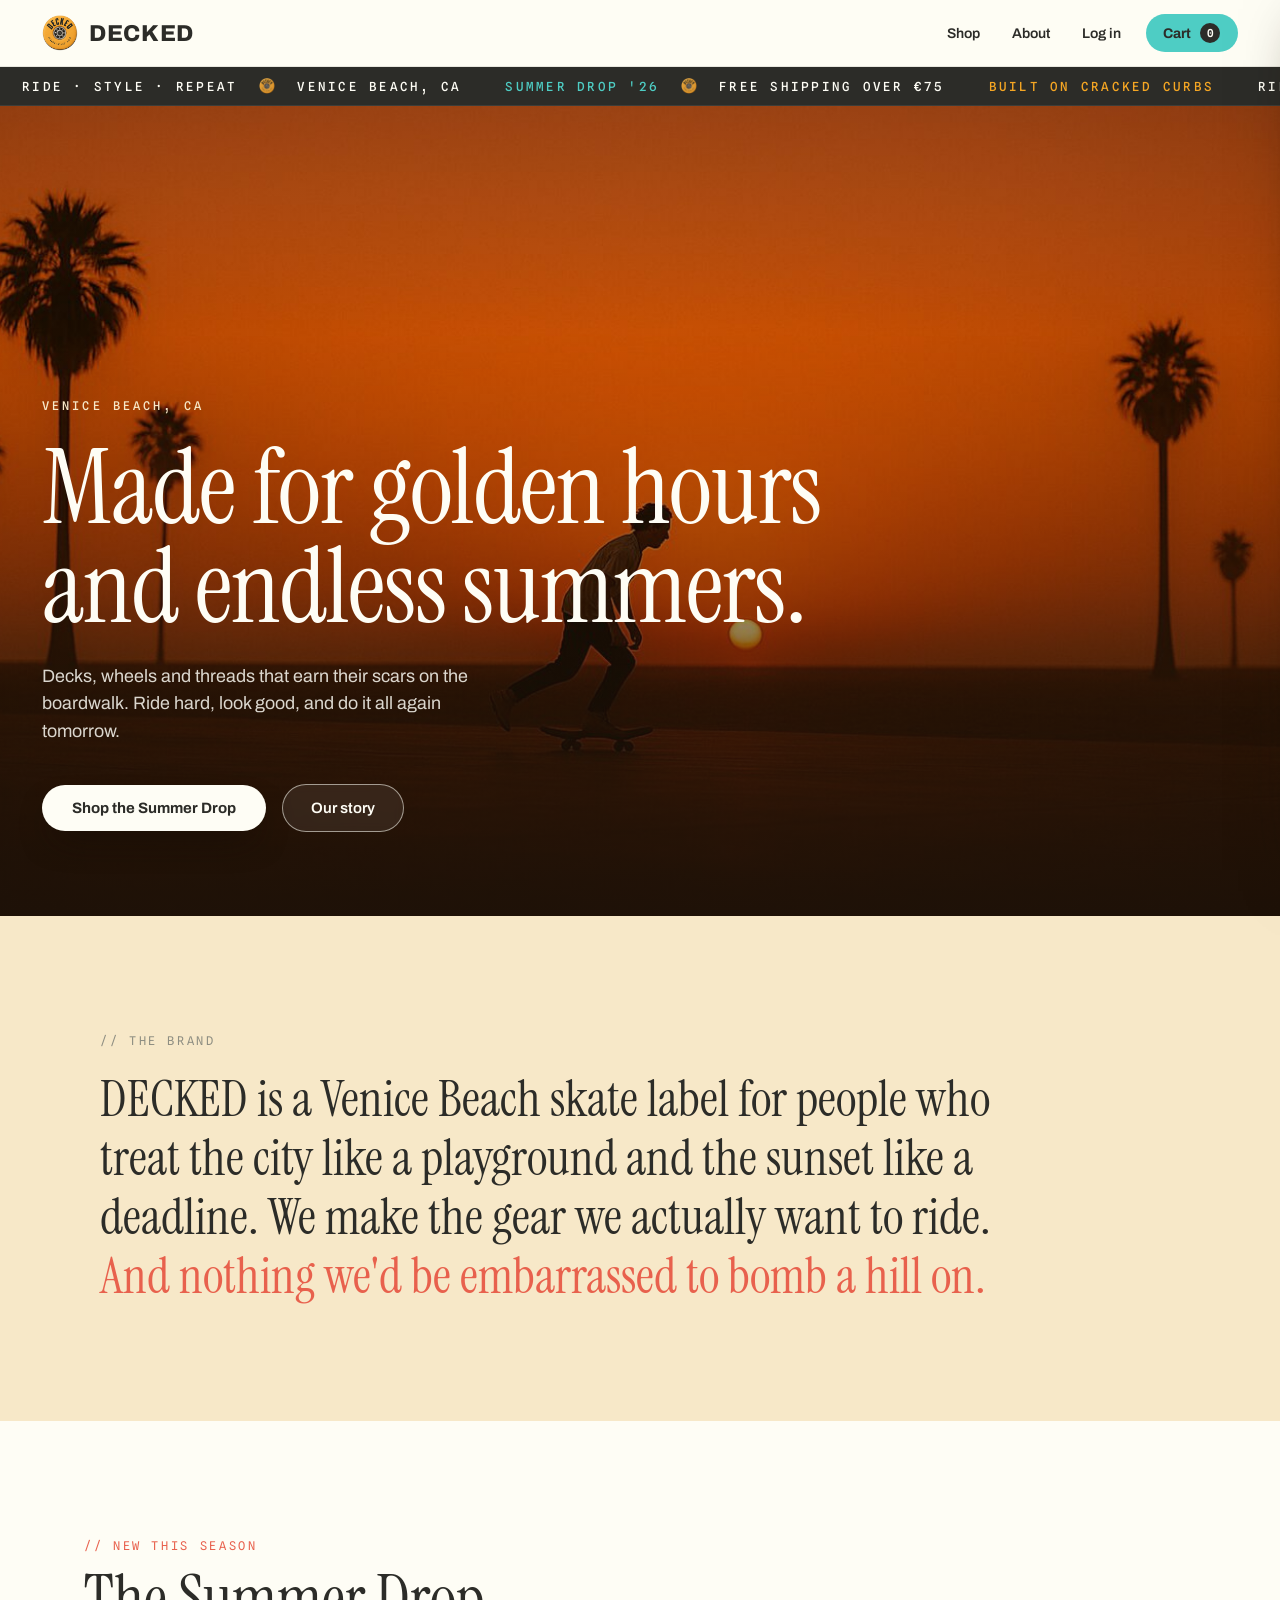
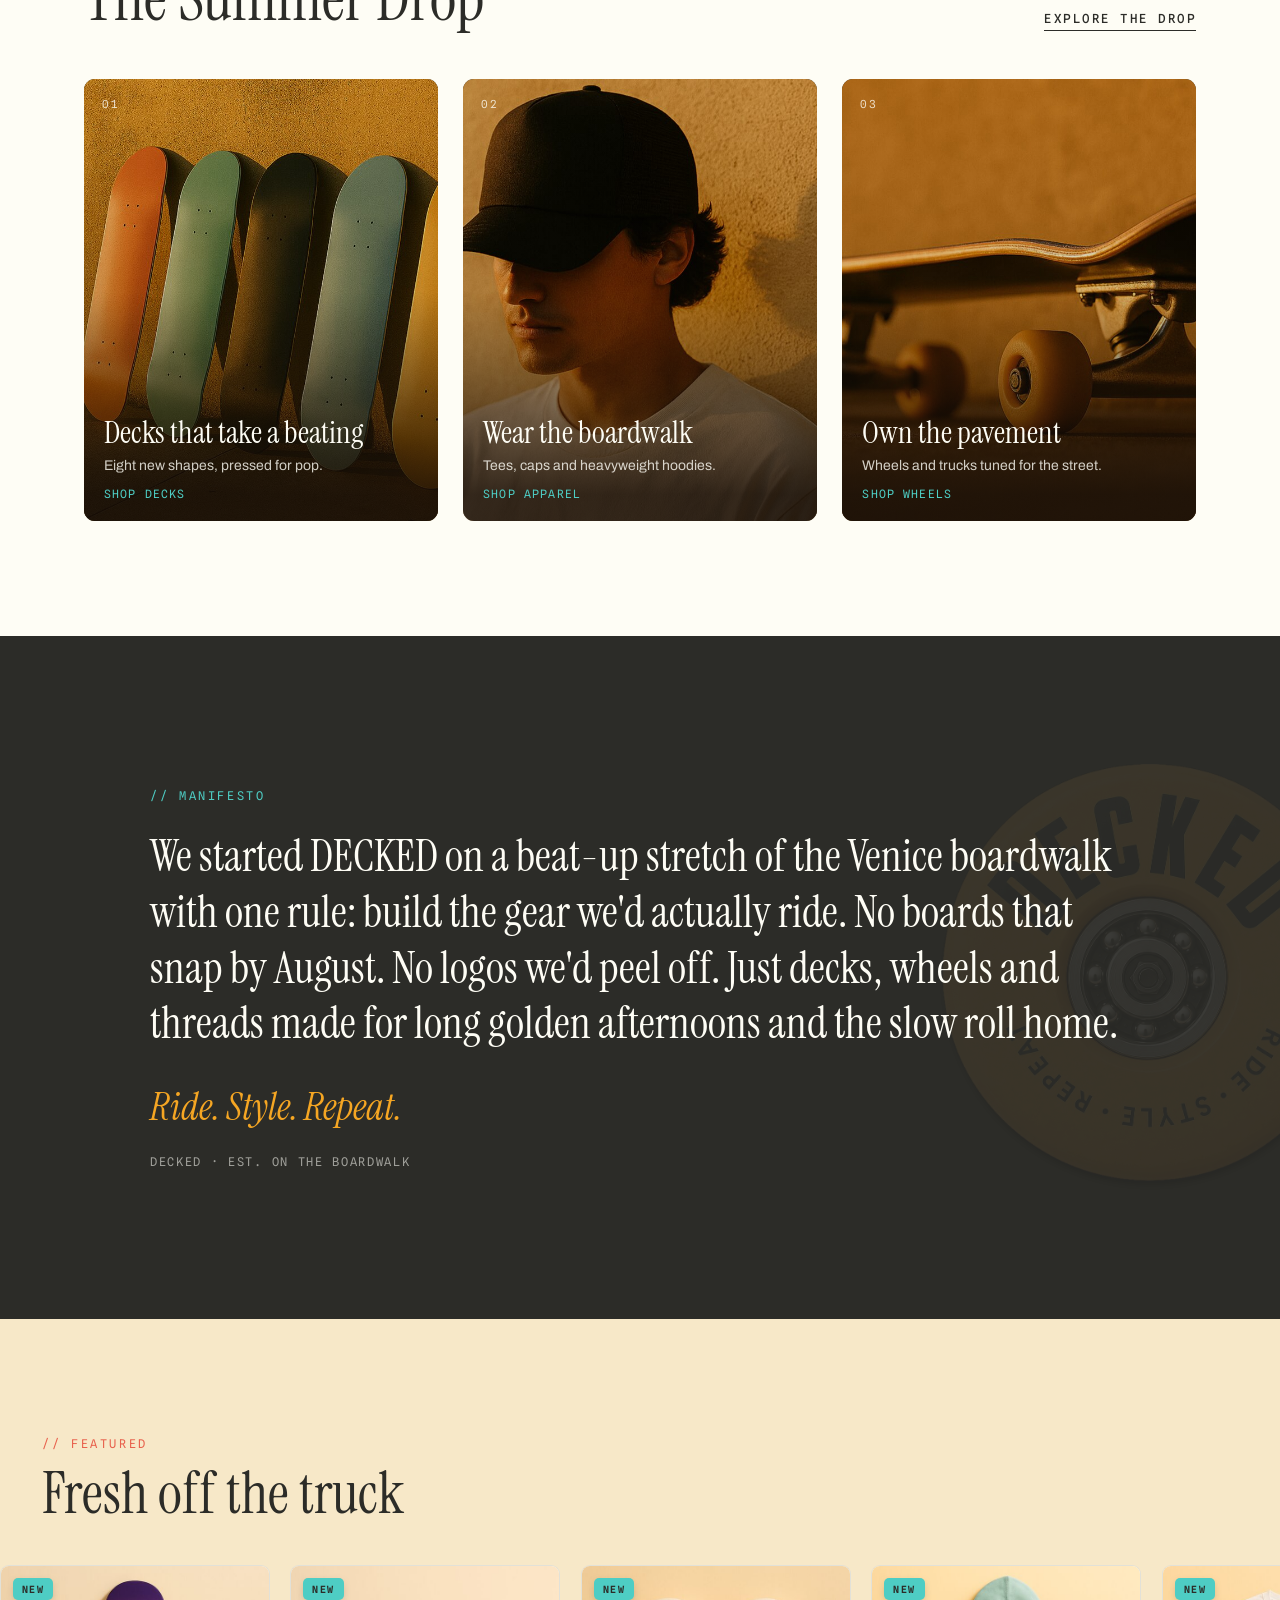
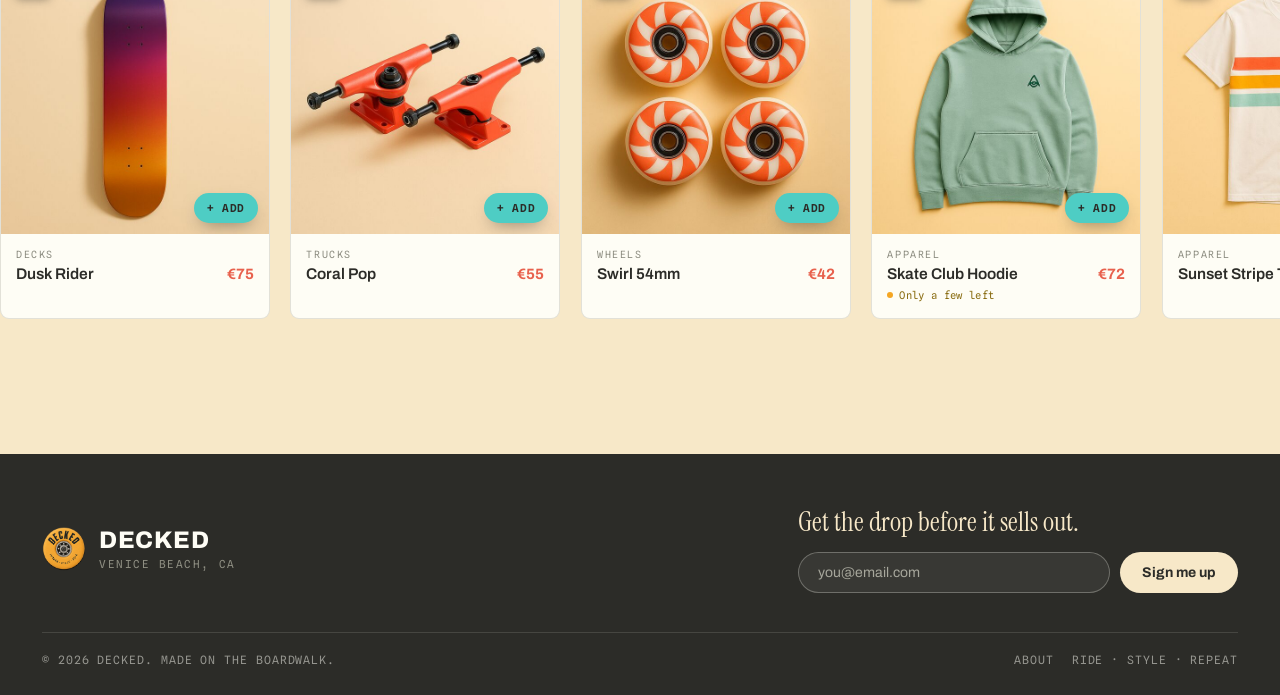
==== commit e29e8130: "Move each page's script into its own file" ====
--- a/index.html
+++ b/index.html
@@ -6,11 +6,10 @@
     <title>DECKED - Venice Beach Skate Shop</title>
     <link rel="icon" type="image/png" sizes="32x32" href="assets/decked-favicon-32.png">
     <link rel="apple-touch-icon" sizes="180x180" href="assets/decked-favicon-180.png">
-    <link rel="stylesheet" href="css/style.css">
+    <link rel="stylesheet" href="css/style.css?v=20261003">
 </head>
 <body>
 
-    <!-- Navbar -->
     <header class="navbar">
         <nav class="navbar-inner">
             <a href="index.html" class="navbar-logo" aria-label="DECKED home">
@@ -34,7 +33,6 @@
         </nav>
     </header>
 
-    <!-- Mobile menu -->
     <div class="mobile-menu" id="mobileMenu" style="display:none;">
         <a href="shop.html" class="mobile-menu-link">Shop</a>
         <a href="about.html" class="mobile-menu-link">About</a>
@@ -45,7 +43,6 @@
     </div>
 
     <main>
-        <!-- Marquee -->
         <div class="marquee">
             <div class="marquee-track">
                 <div class="marquee-content">
@@ -69,7 +66,6 @@
             </div>
         </div>
 
-        <!-- Hero -->
         <section class="hero">
             <img src="images/lifestyle/lifestyle-homepage-hero.jpg" alt="Two skaters watching the sunset over Venice Beach" class="hero-img">
             <div class="hero-overlay"></div>
@@ -88,7 +84,6 @@
             </div>
         </section>
 
-        <!-- Brand intro -->
         <section class="brand-intro">
             <div class="brand-intro-inner" data-reveal>
                 <span class="section-label section-label--muted">// The brand</span>
@@ -96,7 +91,6 @@
             </div>
         </section>
 
-        <!-- Summer drop -->
         <section class="summer-drop">
             <div class="section-wrap">
                 <div class="summer-drop-header" data-reveal>
@@ -141,7 +135,6 @@
             </div>
         </section>
 
-        <!-- Manifesto -->
         <section class="manifesto">
             <img src="assets/decked-wheel.png" alt="" aria-hidden="true" class="manifesto-wheel">
             <div class="manifesto-inner" data-reveal>
@@ -152,7 +145,6 @@
             </div>
         </section>
 
-        <!-- Featured products -->
         <section class="featured">
             <div class="featured-header" data-reveal>
                 <div>
@@ -164,7 +156,6 @@
         </section>
     </main>
 
-    <!-- Footer -->
     <footer class="site-footer">
         <div class="footer-inner">
             <div class="footer-brand">
@@ -192,10 +183,8 @@
         </div>
     </footer>
 
-    <!-- Cart backdrop -->
     <div class="cart-backdrop" id="cartBackdrop" style="display:none;"></div>
 
-    <!-- Cart drawer -->
     <aside class="cart-drawer" id="cartDrawer">
         <div class="cart-drawer-header">
             <span class="cart-drawer-title">Your cart</span>
@@ -223,19 +212,6 @@
     <script src="js/products.js"></script>
     <script src="js/store.js"></script>
     <script src="js/app.js"></script>
-    <script>
-        /* Render featured products */
-        document.addEventListener('DOMContentLoaded', function () {
-            var scroll = document.getElementById('featuredScroll');
-            FEATURED_IDS.forEach(function (id) {
-                var product = findProduct(id);
-                if (!product) return;
-                var wrapper = document.createElement('div');
-                wrapper.className = 'featured-scroll-item';
-                wrapper.appendChild(buildProductCard(product));
-                scroll.appendChild(wrapper);
-            });
-        });
-    </script>
+    <script src="js/pages/home.js"></script>
 </body>
 </html>
--- a/css/style.css
+++ b/css/style.css
@@ -534,19 +534,6 @@
 .section-label--teal { color: #4ECDC4; }
 .section-label--muted { color: #8E8E82; }
 .section-label--sand { color: #F7E8C8; }
-.section-label--light { color: rgba(254, 253, 245, 0.55); }
-
-.section-heading {
-    font-family: 'Instrument Serif', Georgia, serif;
-    font-weight: 400;
-    color: #2C2C28;
-    line-height: 1;
-}
-
-.section-heading--light {
-    color: #FEFDF5;
-}
-
 
 /* ============================================
    BRAND INTRO
@@ -1103,7 +1090,6 @@
     border-color: #2C2C28;
 }
 
-/* Product grid */
 .product-grid {
     display: grid;
     grid-template-columns: repeat(auto-fill, minmax(min(218px, 100%), 1fr));
@@ -1548,7 +1534,6 @@
     max-width: 34ch;
 }
 
-/* Auth form side */
 .auth-form-side {
     flex: 1 1 330px;
     min-width: 290px;
@@ -1633,6 +1618,12 @@
     border-color: #4ECDC4;
 }
 
+.auth-field input[readonly] {
+    background: #F3F1E6;
+    color: #5C5C55;
+    cursor: default;
+}
+
 .auth-error {
     font-size: 13px;
     color: #E8614D;
@@ -1856,6 +1847,11 @@
 
 .checkout-field-row .auth-field {
     flex: 1;
+    min-width: 0;
+}
+
+.checkout-field-row input {
+    width: 100%;
 }
 
 .checkout-pay {
@@ -2501,7 +2497,6 @@
         display: flex;
     }
 
-    /* Footer stacks earlier on tablets */
     .footer-inner {
         flex-direction: column;
         align-items: flex-start;
@@ -2512,12 +2507,10 @@
         flex: 1 1 auto;
     }
 
-    /* Shop category banner less tall */
     .shop-category-banner {
         aspect-ratio: 16/5;
     }
 
-    /* About photos 2 columns on tablet */
     .about-photos {
         grid-template-columns: repeat(2, 1fr);
     }
@@ -2534,12 +2527,10 @@
 }
 
 @media (max-width: 600px) {
-    /* Summer drop: single column */
     .drop-grid {
         grid-template-columns: 1fr;
     }
 
-    /* About: single column pillars and photos */
     .about-pillars {
         grid-template-columns: 1fr;
     }
@@ -2548,7 +2539,6 @@
         grid-template-columns: 1fr;
     }
 
-    /* Checkout: stack summary above form */
     .checkout-layout {
         flex-direction: column;
     }
@@ -2561,7 +2551,6 @@
         order: 2;
     }
 
-    /* Auth: shorter photo, full-width form */
     .auth-photo {
         min-height: 220px;
     }
@@ -2570,7 +2559,6 @@
         min-width: unset;
     }
 
-    /* Product detail: stack image above info */
     .product-detail-layout {
         flex-direction: column;
     }
@@ -2585,12 +2573,10 @@
         width: 100%;
     }
 
-    /* Related products: 2 columns on phone */
     .related-grid {
         grid-template-columns: repeat(2, 1fr);
     }
 
-    /* Footer: center on phone */
     .footer-inner {
         align-items: center;
         text-align: center;
@@ -2605,7 +2591,6 @@
         text-align: center;
     }
 
-    /* Order cards: stack vertically */
     .order-card {
         flex-direction: column;
         align-items: flex-start;
@@ -2616,12 +2601,10 @@
         align-self: flex-end;
     }
 
-    /* Shop category banner */
     .shop-category-banner {
         aspect-ratio: 16/7;
     }
 
-    /* Hero buttons: full width */
     .hero-actions {
         flex-direction: column;
         align-items: stretch;
@@ -2632,17 +2615,14 @@
         text-align: center;
     }
 
-    /* Mobile menu links slightly smaller */
     .mobile-menu-link {
         font-size: 32px;
     }
 
-    /* 404 page tighter spacing */
     .error-page {
         padding: clamp(40px, 8vw, 80px) clamp(16px, 4vw, 42px);
     }
 
-    /* Manifesto wheel smaller and more hidden */
     .manifesto-wheel {
         right: -120px;
         opacity: 0.04;
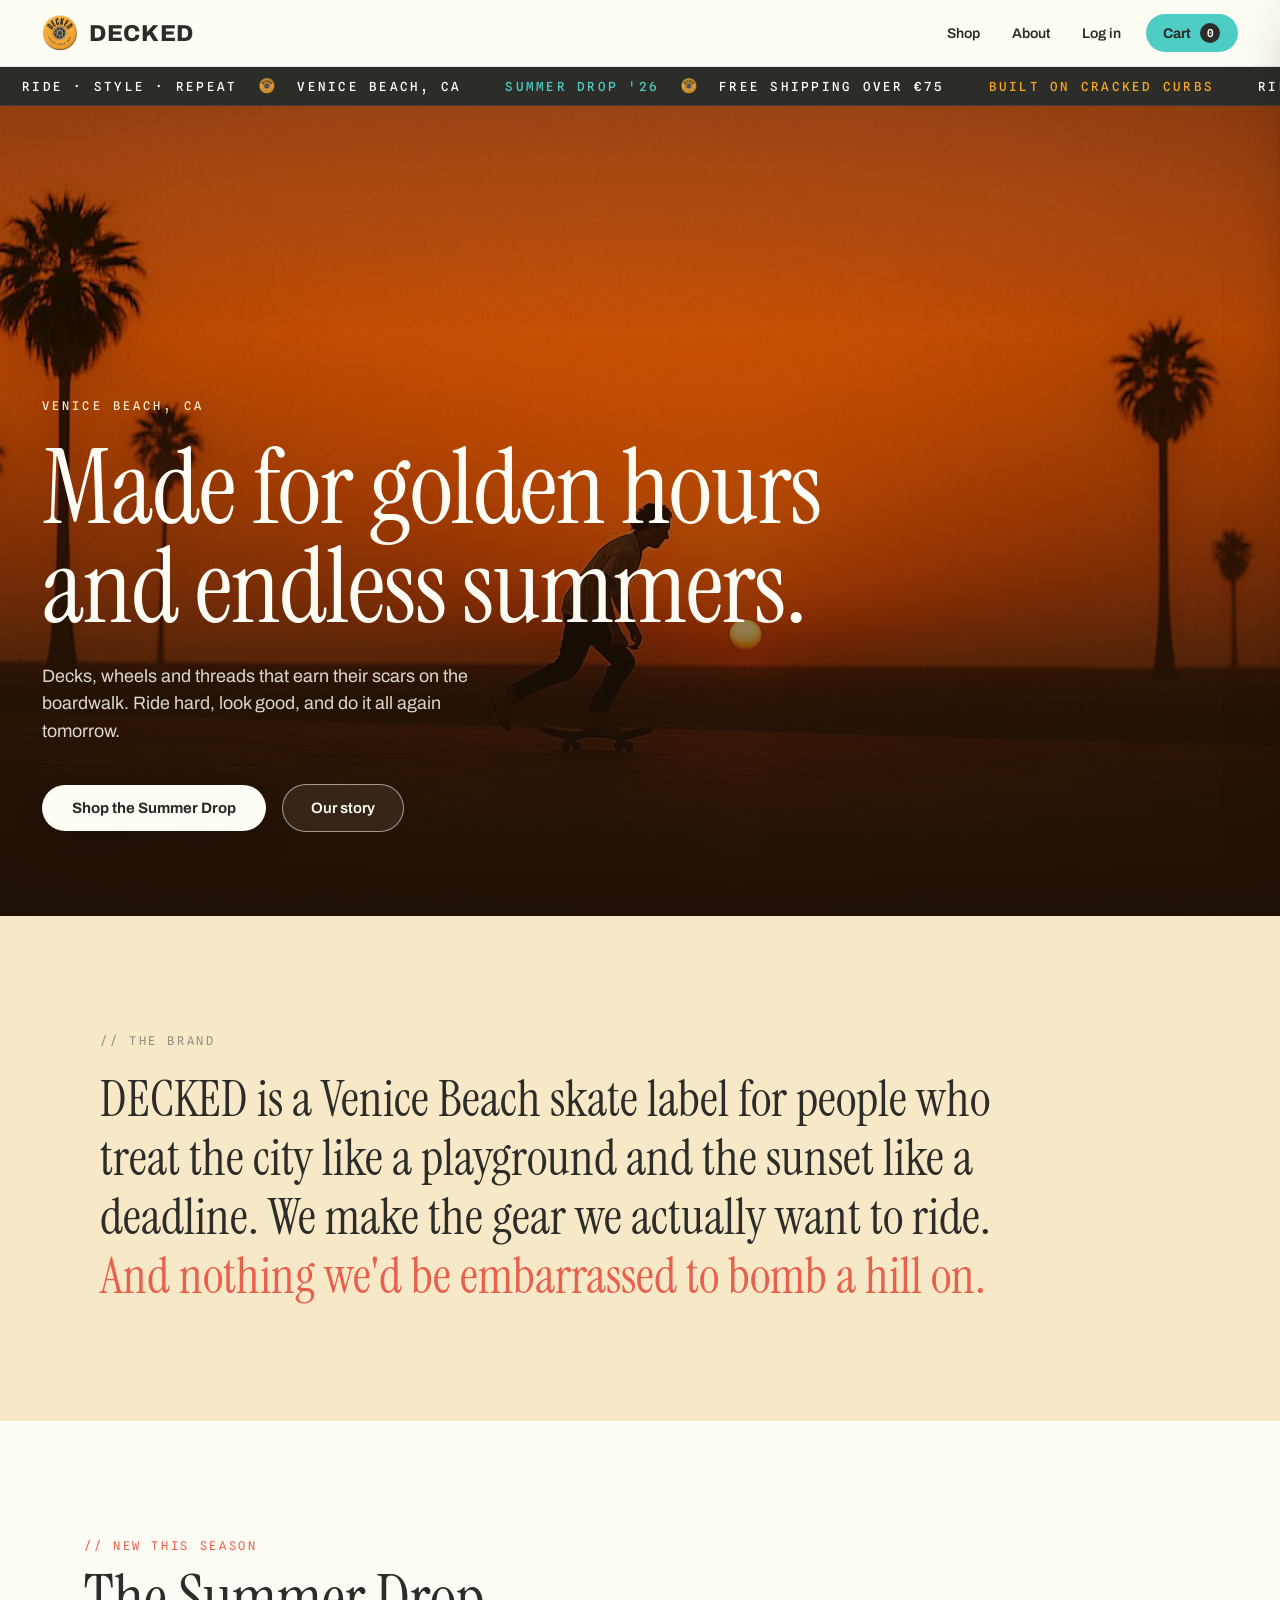
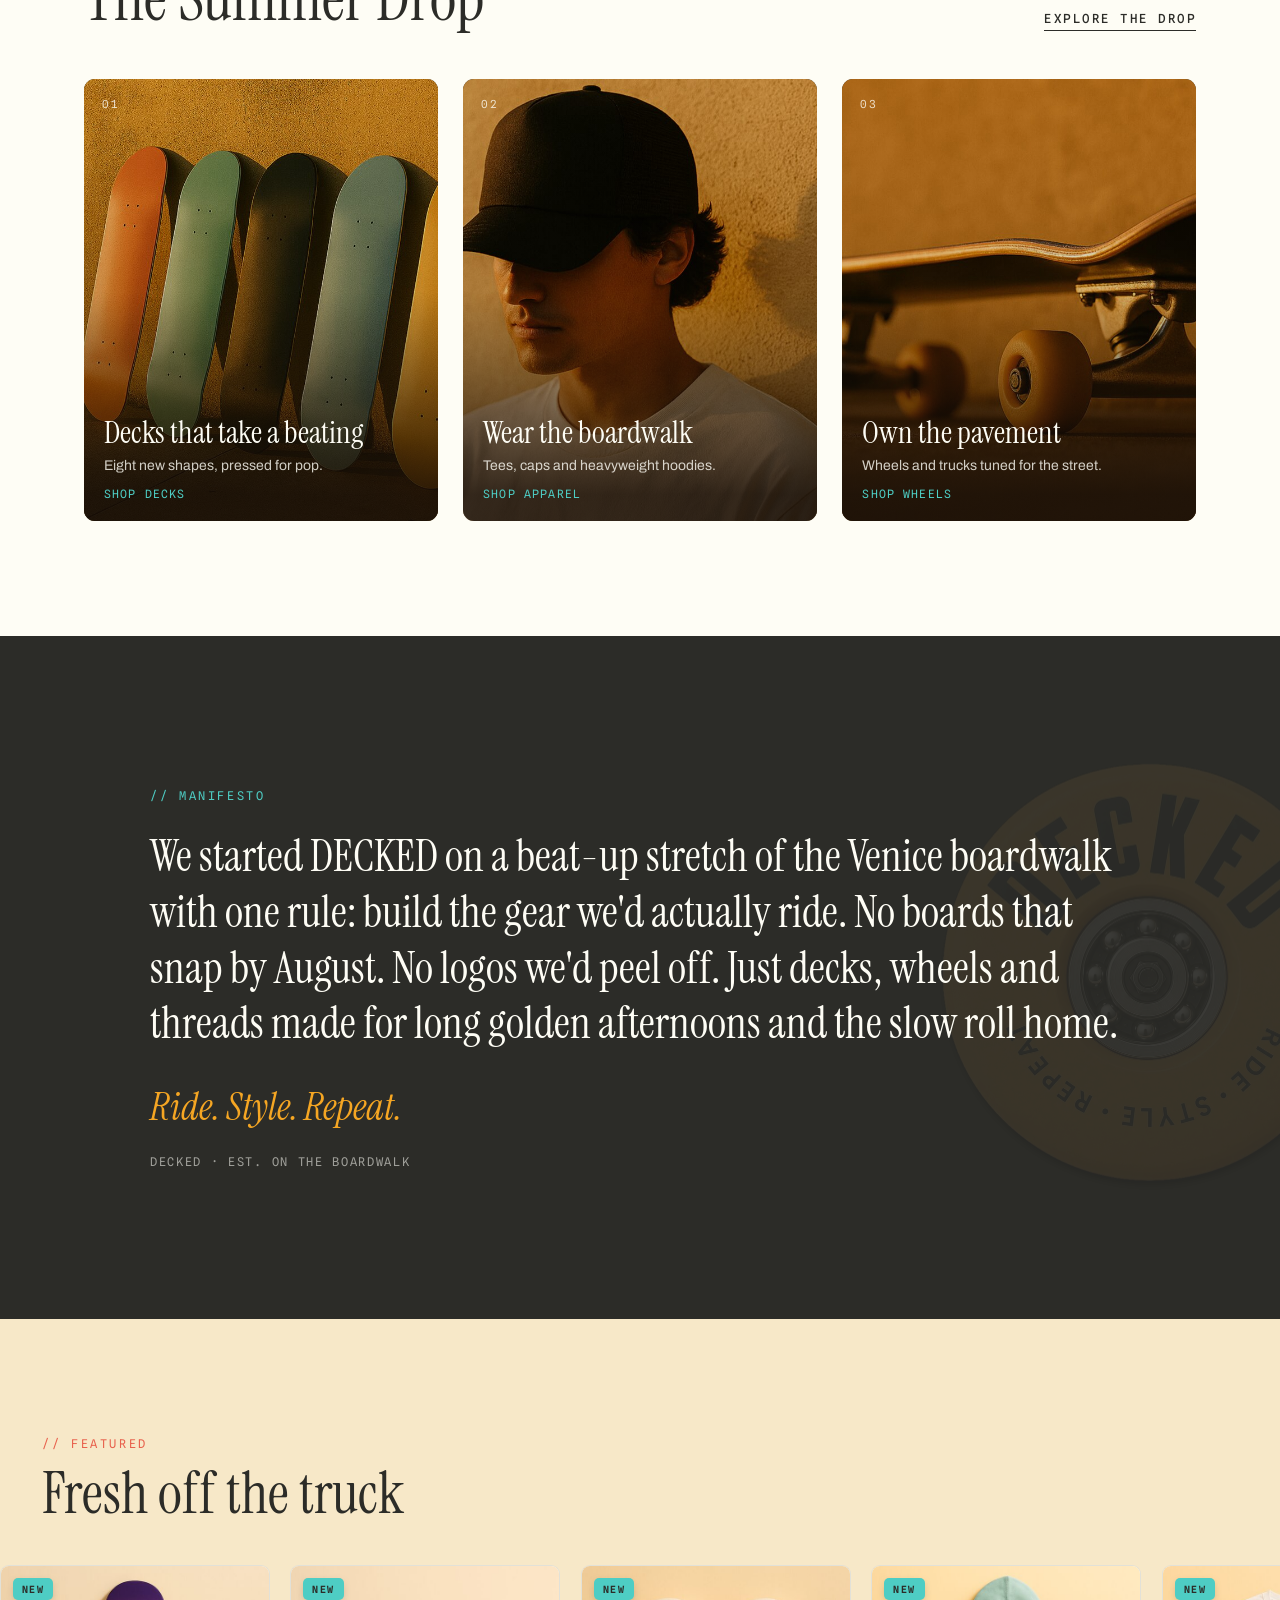
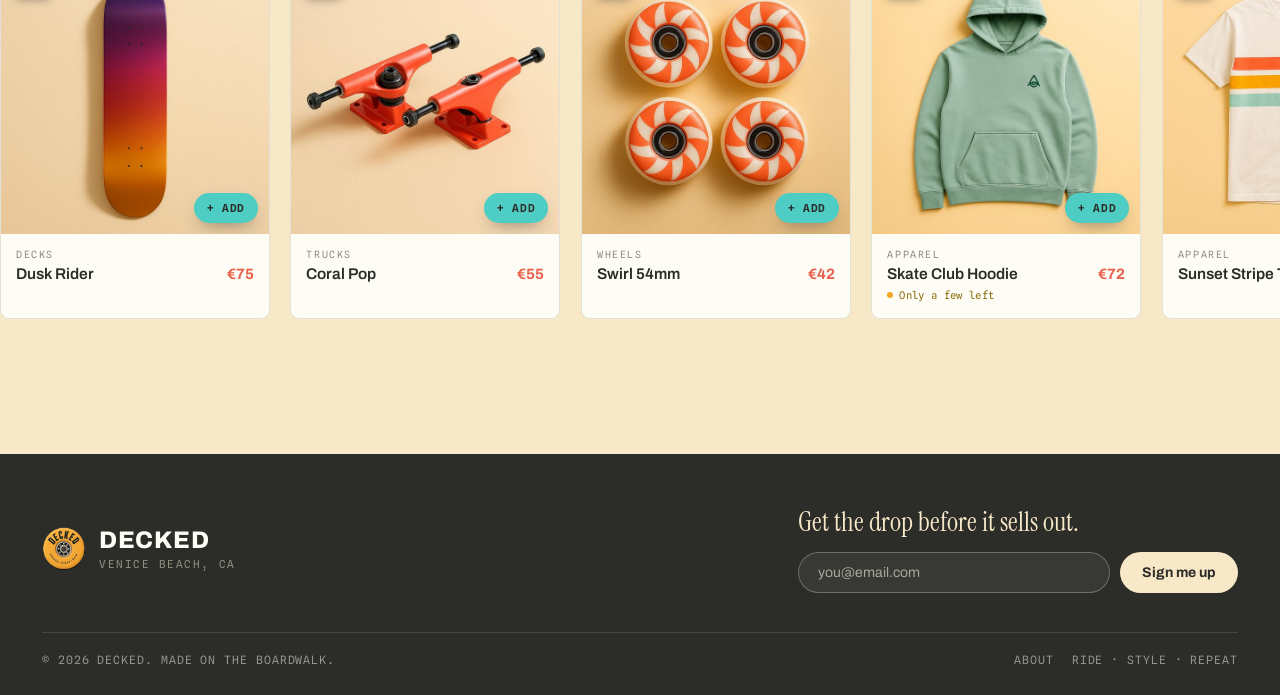
==== commit 652dba9c: "Replace the 1.25 MB logo with two sized WebP files and trim two banners" ====
--- a/index.html
+++ b/index.html
@@ -10,56 +10,26 @@
 </head>
 <body>
 
-    <header class="navbar">
-        <nav class="navbar-inner">
-            <a href="index.html" class="navbar-logo" aria-label="DECKED home">
-                <img src="assets/decked-wheel.png" alt="">
-                <span>DECKED</span>
-            </a>
-            <div class="navbar-desktop">
-                <a href="shop.html" class="navbar-link">Shop</a>
-                <a href="about.html" class="navbar-link">About</a>
-                <a href="login.html" class="navbar-link js-guest-only">Log in</a>
-                <a href="account.html" class="navbar-link navbar-user-link js-auth-only" style="display:none;">
-                    <span class="navbar-user-dot"></span>
-                    <span class="js-user-name">Account</span>
-                </a>
-                <button type="button" class="navbar-cart js-open-cart">Cart <span class="navbar-cart-count js-cart-count">0</span></button>
-            </div>
-            <div class="navbar-mobile">
-                <button type="button" class="navbar-cart--mobile js-open-cart">Cart <span class="navbar-cart-count js-cart-count">0</span></button>
-                <button type="button" class="navbar-hamburger" id="menuToggle" aria-label="Menu">&equiv;</button>
-            </div>
-        </nav>
-    </header>
-
-    <div class="mobile-menu" id="mobileMenu" style="display:none;">
-        <a href="shop.html" class="mobile-menu-link">Shop</a>
-        <a href="about.html" class="mobile-menu-link">About</a>
-        <a href="login.html" class="mobile-menu-link js-guest-only">Log in</a>
-        <a href="account.html" class="mobile-menu-link js-auth-only" style="display:none;">Account</a>
-        <button type="button" class="mobile-menu-link mobile-menu-link--muted js-logout js-auth-only" style="display:none;">Log out</button>
-        <div class="mobile-menu-footer">Venice Beach, CA &middot; Ride. Style. Repeat.</div>
-    </div>
+    <div data-layout="header"></div>
 
     <main>
         <div class="marquee">
             <div class="marquee-track">
                 <div class="marquee-content">
                     <span>Ride &middot; Style &middot; Repeat</span>
-                    <img src="assets/decked-wheel.png" alt="" class="marquee-wheel">
+                    <img src="assets/decked-wheel-sm.webp" alt="" class="marquee-wheel">
                     <span>Venice Beach, CA</span>
                     <span class="marquee-accent-teal">Summer Drop '26</span>
-                    <img src="assets/decked-wheel.png" alt="" class="marquee-wheel">
+                    <img src="assets/decked-wheel-sm.webp" alt="" class="marquee-wheel">
                     <span>Free shipping over &euro;75</span>
                     <span class="marquee-accent-gold">Built on cracked curbs</span>
                 </div>
                 <div class="marquee-content" aria-hidden="true">
                     <span>Ride &middot; Style &middot; Repeat</span>
-                    <img src="assets/decked-wheel.png" alt="" class="marquee-wheel">
+                    <img src="assets/decked-wheel-sm.webp" alt="" class="marquee-wheel">
                     <span>Venice Beach, CA</span>
                     <span class="marquee-accent-teal">Summer Drop '26</span>
-                    <img src="assets/decked-wheel.png" alt="" class="marquee-wheel">
+                    <img src="assets/decked-wheel-sm.webp" alt="" class="marquee-wheel">
                     <span>Free shipping over &euro;75</span>
                     <span class="marquee-accent-gold">Built on cracked curbs</span>
                 </div>
@@ -136,7 +106,7 @@
         </section>
 
         <section class="manifesto">
-            <img src="assets/decked-wheel.png" alt="" aria-hidden="true" class="manifesto-wheel">
+            <img src="assets/decked-wheel.webp" alt="" aria-hidden="true" class="manifesto-wheel">
             <div class="manifesto-inner" data-reveal>
                 <span class="section-label section-label--teal">// Manifesto</span>
                 <p class="manifesto-text">We started DECKED on a beat-up stretch of the Venice boardwalk with one rule: build the gear we'd actually ride. No boards that snap by August. No logos we'd peel off. Just decks, wheels and threads made for long golden afternoons and the slow roll home.</p>
@@ -156,61 +126,13 @@
         </section>
     </main>
 
-    <footer class="site-footer">
-        <div class="footer-inner">
-            <div class="footer-brand">
-                <img src="assets/decked-wheel.png" alt="" class="footer-wheel">
-                <div>
-                    <div class="footer-brand-name">DECKED</div>
-                    <div class="footer-brand-location">Venice Beach, CA</div>
-                </div>
-            </div>
-            <div class="footer-newsletter">
-                <div class="footer-newsletter-heading">Get the drop before it sells out.</div>
-                <form class="footer-newsletter-form" id="newsletterForm">
-                    <input type="email" required placeholder="you@email.com" class="footer-newsletter-input">
-                    <button type="submit" class="footer-newsletter-btn">Sign me up</button>
-                </form>
-                <div class="footer-newsletter-done" id="newsletterDone" style="display:none;">You're on the list. See you on the boardwalk.</div>
-            </div>
-        </div>
-        <div class="footer-bottom">
-            <span>&copy; 2026 DECKED. Made on the boardwalk.</span>
-            <div class="footer-bottom-links">
-                <a href="about.html" class="footer-bottom-link">About</a>
-                <span>Ride &middot; Style &middot; Repeat</span>
-            </div>
-        </div>
-    </footer>
+    <div data-layout="footer"></div>
 
-    <div class="cart-backdrop" id="cartBackdrop" style="display:none;"></div>
-
-    <aside class="cart-drawer" id="cartDrawer">
-        <div class="cart-drawer-header">
-            <span class="cart-drawer-title">Your cart</span>
-            <button type="button" class="cart-drawer-close js-close-cart" aria-label="Close cart">&times;</button>
-        </div>
-        <div class="cart-drawer-items" id="cartDrawerItems"></div>
-        <div class="cart-drawer-footer" id="cartDrawerFooter" style="display:none;">
-            <div class="cart-drawer-subtotal">
-                <span class="cart-drawer-subtotal-label">Subtotal</span>
-                <span class="cart-drawer-subtotal-value" id="cartSubtotalValue">&euro;0</span>
-            </div>
-            <p class="cart-drawer-shipping">Shipping and taxes calculated at checkout.</p>
-            <a href="checkout.html" class="cart-drawer-checkout">Checkout</a>
-        </div>
-        <div class="cart-drawer-empty" id="cartDrawerEmpty">
-            <img src="assets/decked-wheel.png" alt="">
-            <div>
-                <div class="cart-drawer-empty-title">Your cart's empty.</div>
-                <div class="cart-drawer-empty-sub">Go get decked.</div>
-            </div>
-            <a href="shop.html" class="btn-primary" style="font-size:14px;padding:13px 26px;">Start shopping</a>
-        </div>
-    </aside>
+    <div data-layout="cart"></div>
 
     <script src="js/products.js"></script>
     <script src="js/store.js"></script>
+    <script src="js/layout.js"></script>
     <script src="js/app.js"></script>
     <script src="js/pages/home.js"></script>
 </body>
--- a/css/style.css
+++ b/css/style.css
@@ -75,6 +75,11 @@
 /* ============================================
    NAVBAR
    ============================================ */
+
+a:focus-visible, button:focus-visible, input:focus-visible { outline: 2px solid #2C2C28; outline-offset: 2px; }
+.site-footer a:focus-visible, .site-footer button:focus-visible, .site-footer input:focus-visible { outline-color: #FEFDF5; }
+
+[data-layout="header"] { display: block; height: 67px; }
 
 .navbar {
     position: sticky;
@@ -869,6 +874,7 @@
 }
 
 .product-card-add {
+    z-index: 2;
     position: absolute;
     right: 11px;
     bottom: 11px;
@@ -922,6 +928,10 @@
     color: #2C2C28;
     line-height: 1.22;
 }
+a.product-card-name { color: inherit; text-decoration: none; }
+a.product-card-name::after { content: ""; position: absolute; inset: 0; z-index: 1; }
+a.product-card-name:focus-visible { outline: none; }
+a.product-card-name:focus-visible::after { outline: 2px solid #2C2C28; outline-offset: -2px; border-radius: 9px; }
 
 .product-card-price {
     font-size: 15px;
@@ -2628,3 +2638,8 @@
         opacity: 0.04;
     }
 }
+
+@media (prefers-reduced-motion: reduce) {
+    .marquee-track, .marquee-wheel, .manifesto-wheel, .shop-hero-wheel, .footer-wheel { animation: none; }
+    [data-reveal] { opacity: 1; transform: none; transition: none; }
+}
